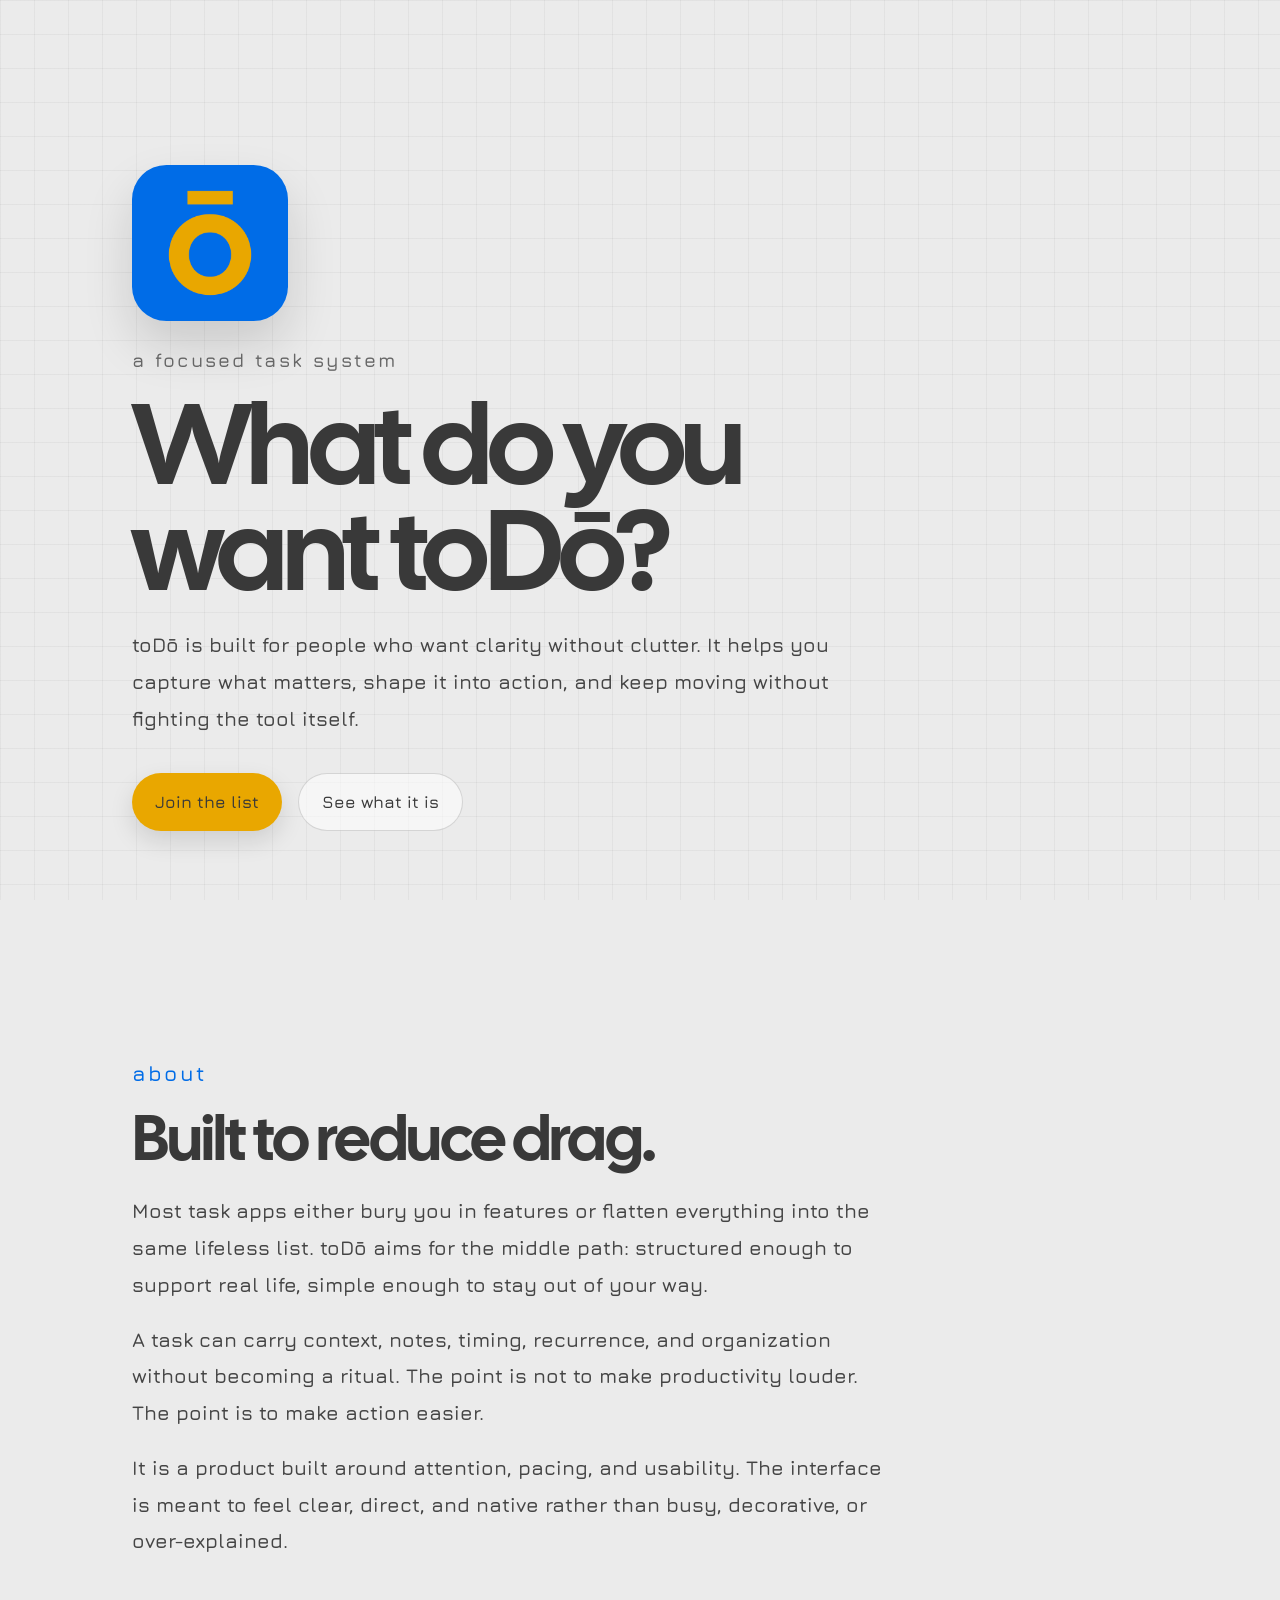
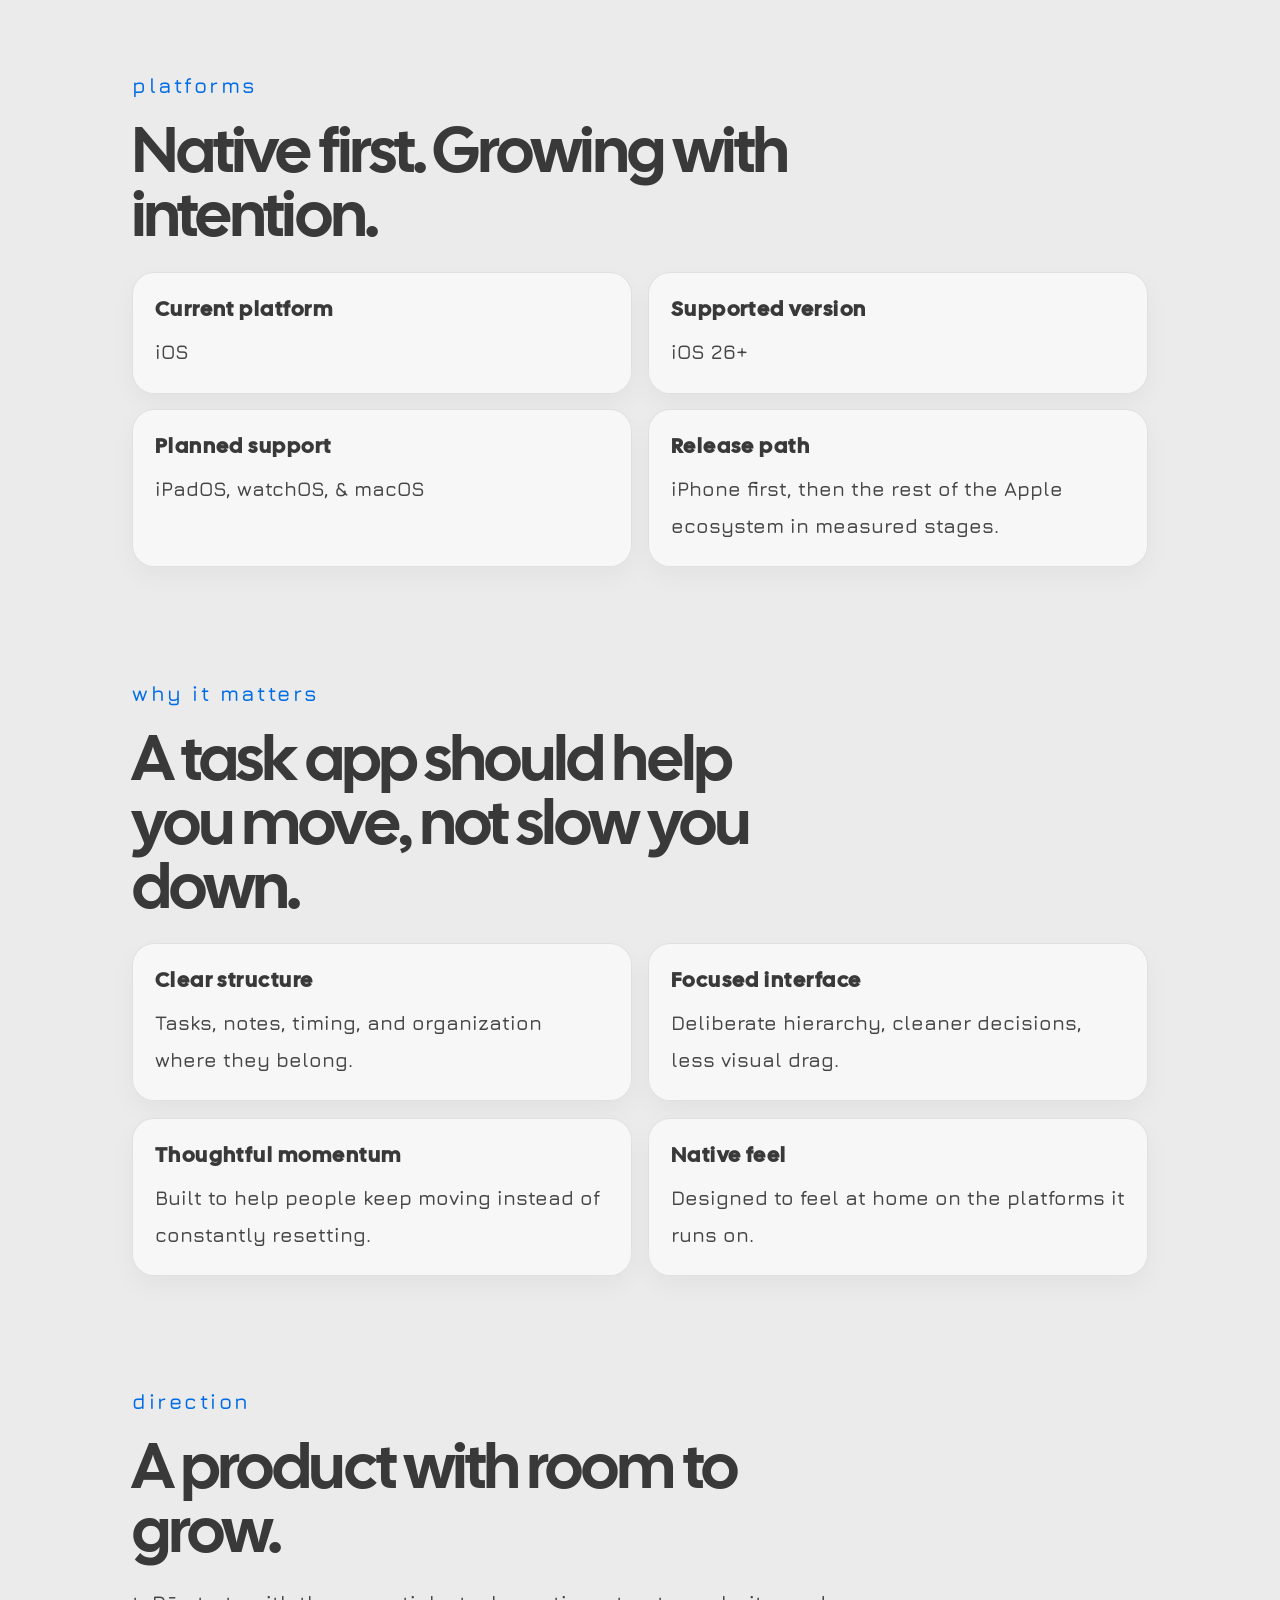
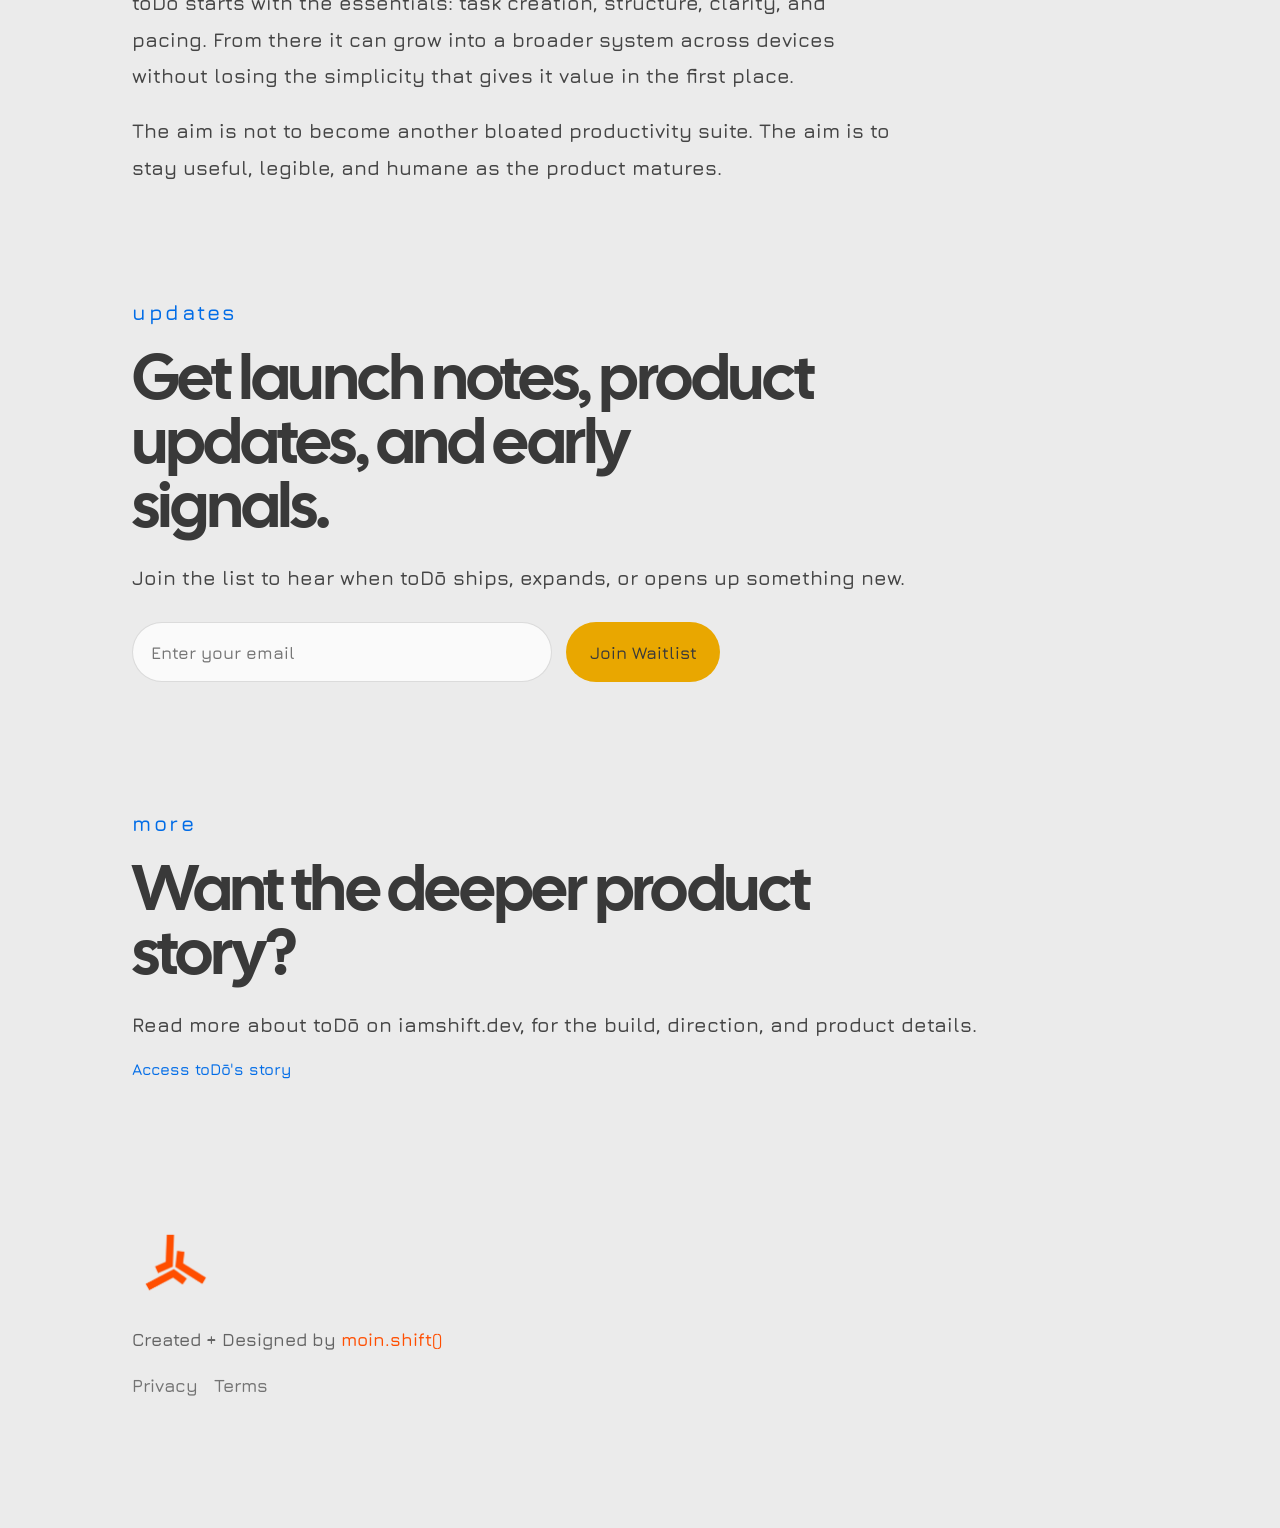
==== index.html @ cb7145fd "Minor polishes for better UX." ====
<!DOCTYPE html>
<html lang="en">
<head>
  <script async src="https://www.googletagmanager.com/gtag/js?id=G-KN1TZX1SN6"></script>
  <script>
    window.dataLayer = window.dataLayer || [];
    function gtag(){dataLayer.push(arguments);}
    gtag('js', new Date());

    gtag('config', 'G-KN1TZX1SN6');
  </script>
  <meta charset="UTF-8" />
  <meta name="viewport" content="width=device-width, initial-scale=1.0, viewport-fit=cover" />
  <title>What do you want toDō?</title>
  <meta name="description" content="toDō is a focused task system built around clarity, momentum, and intent. Join the list for launch updates.">

  <link rel="stylesheet" href="styles/style.css" />
  <link rel="icon" href="assets/todo.png" />
  <link rel="icon" type="image/png" href="/favicon-96x96.png" sizes="96x96">
  <link rel="icon" type="image/svg+xml" href="/favicon.svg" />
  <link rel="shortcut icon" href="/favicon.ico" />
  <link rel="apple-touch-icon" sizes="180x180" href="/apple-touch-icon.png" />
  <meta name="apple-mobile-web-app-title" content="ToDō" />
  <link rel="manifest" href="/site.webmanifest" />

  <link rel="preconnect" href="https://fonts.googleapis.com" crossorigin="anonymous" />
  <link rel="preconnect" href="https://fonts.gstatic.com" crossorigin="anonymous" />
  <link href="https://fonts.googleapis.com/css2?family=Cal+Sans&family=Jura:wght@600&display=swap" rel="stylesheet">
</head>

<body>
  <div class="wallpaper" aria-hidden="true"></div>

  <main class="landing">
    <section id="hero" class="hero">
      <div class="hero-brand">
        <img src="assets/todo.png" alt="toDō icon" class="hero-icon">
      </div>

      <p class="hero-kicker mono">A focused task system</p>
      <h1 class="hero-title">What do you want toDō?</h1>

      <p class="hero-copy">
        toDō is built for people who want clarity without clutter. It helps you capture what matters, shape it into action, and keep moving without fighting the tool itself.
      </p>

      <div class="hero-actions">
        <a href="#updates" class="primary-cta">Join the list</a>
        <a href="#about" class="secondary-cta">See what it is</a>
      </div>
    </section>

    <section id="about" class="content-section">
      <p class="section-kicker mono">about</p>
      <h2 class="section-title">Built to reduce drag.</h2>
      <div class="text-stack">
        <p>
          Most task apps either bury you in features or flatten everything into the same lifeless list. toDō aims for the middle path: structured enough to support real life, simple enough to stay out of your way.
        </p>
        <p>
          A task can carry context, notes, timing, recurrence, and organization without becoming a ritual. The point is not to make productivity louder. The point is to make action easier.
        </p>
        <p>
          It is a product built around attention, pacing, and usability. The interface is meant to feel clear, direct, and native rather than busy, decorative, or over-explained.
        </p>
      </div>
    </section>

    <section id="platforms" class="content-section">
      <p class="section-kicker mono">platforms</p>
      <h2 class="section-title">Native first. Growing with intention.</h2>
      <div class="platform-grid">
        <article class="platform-card">
          <h3>Current platform</h3>
          <p>iOS</p>
        </article>
        <article class="platform-card">
          <h3>Supported version</h3>
          <p>iOS 26+</p>
        </article>
        <article class="platform-card">
          <h3>Planned support</h3>
          <p>iPadOS, watchOS, & macOS</p>
        </article>
        <article class="platform-card">
          <h3>Release path</h3>
          <p>iPhone first, then the rest of the Apple ecosystem in measured stages.</p>
        </article>
      </div>
    </section>

    <section id="why" class="content-section">
      <p class="section-kicker mono">why it matters</p>
      <h2 class="section-title">A task app should help you move, not slow you down.</h2>
      <div class="feature-grid">
        <article class="feature-card">
          <h3>Clear structure</h3>
          <p>Tasks, notes, timing, and organization where they belong.</p>
        </article>
        <article class="feature-card">
          <h3>Focused interface</h3>
          <p>Deliberate hierarchy, cleaner decisions, less visual drag.</p>
        </article>
        <article class="feature-card">
          <h3>Thoughtful momentum</h3>
          <p>Built to help people keep moving instead of constantly resetting.</p>
        </article>
        <article class="feature-card">
          <h3>Native feel</h3>
          <p>Designed to feel at home on the platforms it runs on.</p>
        </article>
      </div>
    </section>

    <section id="direction" class="content-section">
      <p class="section-kicker mono">direction</p>
      <h2 class="section-title">A product with room to grow.</h2>
      <div class="text-stack">
        <p>
          toDō starts with the essentials: task creation, structure, clarity, and pacing. From there it can grow into a broader system across devices without losing the simplicity that gives it value in the first place.
        </p>
        <p>
          The aim is not to become another bloated productivity suite. The aim is to stay useful, legible, and humane as the product matures.
        </p>
      </div>
    </section>

    <section id="updates" class="content-section waitlist-section">
      <p class="section-kicker mono">updates</p>
      <h2 class="section-title">Get launch notes, product updates, and early signals.</h2>
      <p class="section-copy">
        Join the list to hear when toDō ships, expands, or opens up something new.
      </p>

      <form id="waitlist-form" action="https://formspree.io/f/xdawqpjb" method="POST" class="signup-form" novalidate>
        <label for="email" class="sr-only">Email address</label>

        <input type="text" name="_gotcha" tabindex="-1" style="display:none" />
        <div class="input-wrapper">
          <input
          id="email"
          type="email"
          name="email"
          placeholder="Enter your email"
          required
          autocomplete="email"
          />
          <span id="form-status" class="status-message" hidden></span>
        </div>

        <button type="submit" id="submit-btn">Join Waitlist</button>
      </form>
    </section>

    <section id="more" class="content-section final-section">
      <p class="section-kicker mono">more</p>
      <h2 class="section-title">Want the deeper product story?</h2>
      <p class="section-copy">
        Read more about toDō on iamshift.dev, for the build, direction, and product details.
      </p>
      <a href="https://iamshift.dev/construct/todo/" class="text-link">Access toDō's story</a>
    </section>
    <footer id="footer" class="site-footer" aria-label="Site footer">
      <a href="https://iamshift.dev" class="site-footer-mark" aria-label="Visit iamshift.dev" rel="noopener noreferrer">
        <img src="assets/logo-orange.png" alt="shift brand mark" class="footer-logo">
      </a>
      <p class="site-footer-copy">Created + Designed by <a href="https://iamshift.dev" aria-label="Visit iamshift.dev" rel="noopener noreferrer">moin.shift()</a></p>

      <nav class="site-footer-links" aria-label="Legal links">
        <a href="/legal/privacy.html">Privacy</a>
        <a href="/legal/terms.html">Terms</a>
      </nav>
    </footer>
  </main>
  <script>
    const waitlistForm = document.getElementById('waitlist-form');
    const emailInput = document.getElementById('email');
    const statusMessage = document.getElementById('form-status');
    const submitBtn = document.getElementById('submit-btn');

    waitlistForm.addEventListener('submit', async function(e) {
      e.preventDefault(); 

      statusMessage.hidden = true;
      statusMessage.className = 'status-message';
      emailInput.classList.remove('invalid-state');

      if (!emailInput.value || !emailInput.validity.valid) {
        statusMessage.classList.add('error');
        emailInput.classList.add('invalid-state');

        if (!emailInput.value) {
          statusMessage.textContent = "Email is required to join the list.";
        } else {
          statusMessage.textContent = "Please enter a valid email address.";
        }

        statusMessage.hidden = false;
      return;
    }

    submitBtn.textContent = 'Joining...';
    submitBtn.disabled = true;

    try {
      const response = await fetch(waitlistForm.action, {
        method: waitlistForm.method,
        body: new FormData(waitlistForm),
        headers: {
          'Accept': 'application/json'
        }
      });

      if (response.ok) {
        statusMessage.classList.add('success');
        statusMessage.textContent = "✓ You're on the list. Talk soon.";
        statusMessage.hidden = false;
        
        emailInput.value = '';
        submitBtn.textContent = 'Joined';
      } else {
        throw new Error('Server rejected the submission');
      }
    } catch (error) {
      statusMessage.classList.add('error');
      statusMessage.textContent = "There was an issue joining. Please try again.";
      statusMessage.hidden = false;
      
      submitBtn.textContent = 'Join Waitlist';
      submitBtn.disabled = false;
    }
  });

    emailInput.addEventListener('input', function() {
      if (statusMessage.classList.contains('error')) {
        statusMessage.hidden = true;
        emailInput.classList.remove('invalid-state');
      }
    });
  </script>
</body>
</html>
---- styles/style.css ----
:root {
  --todo-yellow: #E9A700;
  --todo-blue: #006CE7;
  --todo-light: #EBEBEB;
  --todo-dark: #393939;
  --todo-green: #62C400;
  --white: #ffffff;

  --page-width: 1080px;
  --section-space: 7rem;
}

*,
*::before,
*::after {
  box-sizing: border-box;
  margin: 0;
  padding: 0;
}

html {
  min-height: 100%;
  width: 100%;
  font-family: "Jura", sans-serif;
  background: var(--todo-light);
  overflow-x: hidden;
  scroll-behavior: smooth;
}

body {
  min-height: 100vh;
  color: var(--todo-dark);
  font-family: "Jura", sans-serif;
  font-weight: 600;
}

.wallpaper {
  position: fixed;
  inset: 0;
  z-index: 7; /* Sits ABOVE the ripple */
  background-color: var(--todo-light);
  background-image:
  linear-gradient(to right, rgba(57, 57, 57, 0.05) 1px, transparent 1px),
  linear-gradient(to bottom, rgba(57, 57, 57, 0.05) 1px, transparent 1px);
  background-size: 34px 34px;
  /* Smoothly clear the grid background to reveal the blue underneath */
  transition: background-color 0.8s ease;
}

.mono {
  font-family: "Jura", sans-serif;
  font-weight: 600;
}

.sr-only {
  position: absolute;
  width: 1px;
  height: 1px;
  margin: -1px;
  overflow: hidden;
  clip: rect(0,0,0,0);
}

.landing {
  position: relative; 
  z-index: 10;
  width: 100%;
  max-width: var(--page-width);
  margin: 0 auto;
  padding: 3rem 2rem 6rem;
}

.hero {
  min-height: 100vh;
  display: flex;
  flex-direction: column;
  justify-content: center;
  padding: 4rem 0;
}

.hero-brand {
  margin-bottom: 1.5rem;
}

.hero-icon {
  width: clamp(116px, 18vw, 156px);
  height: clamp(116px, 18vw, 156px);
  border-radius: 22%;
  box-shadow: 0 24px 50px rgba(0, 0, 0, 0.14);
  transition: transform 0.25s ease, box-shadow 0.25s ease;
}

.hero-icon:hover {
  transform: translateY(-8px) scale(1.04);
  box-shadow:
  0 32px 70px rgba(0, 0, 0, 0.18),
  0 10px 24px rgba(0, 0, 0, 0.12);
  animation: iconWiggle 0.5s ease;
}

.hero-icon:focus-visible,
.primary-cta:focus-visible,
.secondary-cta:focus-visible,
.text-link:focus-visible,
.signup-form input:focus-visible,
.signup-form button:focus-visible,
.site-footer-mark:focus-visible,
.site-footer-copy a:focus-visible,
.site-footer-links a:focus-visible {
  outline: 2px solid var(--todo-blue);
  outline-offset: 4px;
}

@keyframes iconWiggle {
  0%   { transform: translateY(-8px) scale(1.04) rotate(0deg); }
  25%  { transform: translateY(-8px) scale(1.04) rotate(-1deg); }
  50%  { transform: translateY(-8px) scale(1.04) rotate(1deg); }
  75%  { transform: translateY(-8px) scale(1.04) rotate(-0.5deg); }
  100% { transform: translateY(-8px) scale(1.04) rotate(0deg); }
}

.hero-kicker,
.section-kicker {
  font-family: "Jura", sans-serif;
  font-weight: 600;
  font-size: 1.2rem;
  letter-spacing: 0.12em;
  text-transform: lowercase;
  color: rgba(57, 57, 57, 0.74);
  margin-bottom: 1.25rem;
}

.section-kicker {
  font-size: 1.33rem;
  color: var(--todo-blue);
}

.hero-title {
  font-family: "Cal Sans", sans-serif;
  max-width: 12ch;
  font-size: clamp(3.8rem, 10vw, 7.2rem);
  line-height: 0.92;
  letter-spacing: -0.04em;
  font-weight: 400;
  color: var(--todo-dark);
  margin-bottom: 1.5rem;
}

.hero-copy,
.section-copy,
.text-stack p,
.platform-card p,
.feature-card p {
  font-size: 1.26rem;
  line-height: 1.82;
  color: rgba(57, 57, 57, 0.94);
}

.hero-copy {
  max-width: 46rem;
  margin-bottom: 2.2rem;
}

.hero-actions {
  display: flex;
  flex-wrap: wrap;
  gap: 0.95rem;
}

.primary-cta,
.secondary-cta,
.text-link {
  text-decoration: none;
  transition: all 0.2s ease;
}

.primary-cta,
.secondary-cta {
  display: inline-flex;
  align-items: center;
  justify-content: center;
  min-height: 58px;
  padding: 1rem 1.45rem;
  border-radius: 999px;
  font-family: "Jura", sans-serif;
  font-weight: 600;
  font-size: 1.06rem;
}

.primary-cta {
  background: var(--todo-yellow);
  color: var(--todo-dark);
  box-shadow: 0 10px 24px rgba(0,0,0,0.12);
}

.primary-cta:hover,
.secondary-cta:hover {
  transform: translateY(-2px);
}

.secondary-cta {
  border: 1px solid rgba(57,57,57,0.18);
  color: var(--todo-dark);
  background: rgba(255,255,255,0.55);
}

.content-section {
  padding: var(--section-space) 0 0;
}

.section-title {
  font-family: "Cal Sans", sans-serif;
  max-width: 18ch;
  font-size: clamp(2.8rem, 5vw, 4.6rem);
  line-height: 1;
  letter-spacing: -0.03em;
  font-weight: 400;
  margin-bottom: 1.45rem;
  color: var(--todo-dark);
}

.text-stack {
  display: grid;
  gap: 1.15rem;
  max-width: 48rem;
}

.platform-grid,
.feature-grid {
  display: grid;
  gap: 1rem;
  margin-top: 1.6rem;
}

.platform-grid,
.feature-grid {
  grid-template-columns: repeat(2, minmax(0, 1fr));
}

.platform-card,
.feature-card {
  padding: 1.35rem;
  border-radius: 22px;
  border: 1px solid rgba(57,57,57,0.12);
  background: rgba(255,255,255,0.62);
  box-shadow: 0 10px 24px rgba(0,0,0,0.04);

  transition: transform 0.4s cubic-bezier(0.16, 1, 0.3, 1), 
  box-shadow 0.4s cubic-bezier(0.16, 1, 0.3, 1),
  border-color 0.4s ease,
  background-color 0.4s ease;
  will-change: transform;
}
.platform-card:hover,
.feature-card:hover {
  transform: translateY(-4px);
  box-shadow: 0 20px 40px rgba(0,0,0,0.08),
  0 8px 16px rgba(0,0,0,0.04);
  border-color: rgba(57,57,57,0.22); 

  background-color: var(--todo-blue);
}

.platform-card h3,
.feature-card h3 {
  font-family: "Cal Sans", sans-serif;
  font-size: 1.32rem;
  letter-spacing: 0.07em;
  margin-bottom: 0.8rem;
  color: var(--todo-dark);
  transition: color 0.3s ease;
}
.platform-card:hover h3,
.feature-card:hover h3 {
  color: var(--todo-yellow);
}

.platform-card:hover p,
.feature-card:hover p {
  color: var(--white);
}

.hero-copy,
.section-copy,
.text-stack p,
.platform-card p,
.feature-card p {
  font-size: 1.26rem;
  line-height: 1.82;
  color: rgba(57, 57, 57, 0.94);
  transition: color 0.3s ease;
}

.waitlist-section {
  padding-bottom: 1rem;
}

.input-wrapper {
  flex: 1 1 320px;
  max-width: 420px;
  display: flex;
  flex-direction: column;
  gap: 0.4rem; /* Spacing between input and error text */
}

.signup-form {
  display: flex;
  flex-wrap: wrap;
  align-items: flex-start;
  gap: 0.9rem;
  margin-top: 1.6rem;
}

.signup-form input {
  width: 100%;
  max-width: none; /* Overrides previous max-width */
  min-height: 60px;
  padding: 1rem 1.1rem;
  border-radius: 999px;
  border: 1px solid rgba(57, 57, 57, 0.16);
  background: rgba(255, 255, 255, 0.72);
  font-family: "Jura", sans-serif;
  font-weight: 600;
  font-size: 1.08rem;
  color: var(--todo-dark);
  outline: none;
  transition: border-color 0.2s ease, box-shadow 0.2s ease;
}

.signup-form input:focus {
  border-color: var(--todo-blue);
  box-shadow: 0 0 0 4px rgba(0, 108, 231, 0.12);
}

.signup-form input.invalid-state {
  border-color: #D93025;
  background: rgba(217, 48, 37, 0.04); /* Very subtle red tint */
}

.signup-form input.invalid-state:focus {
  box-shadow: 0 0 0 4px rgba(217, 48, 37, 0.12);
}

.signup-form button {
  min-height: 60px;
  padding: 1rem 1.45rem;
  border: none;
  border-radius: 999px;
  background: var(--todo-yellow);
  color: var(--todo-dark);
  font-family: "Jura", sans-serif;
  font-weight: 600;
  font-size: 1.08rem;
  cursor: pointer;
}

.signup-form button:disabled {
  opacity: 0.6;
  cursor: not-allowed;
}

/* The Unified Status Message Base */
.status-message {
  font-family: "Jura", sans-serif;
  font-weight: 600;
  font-size: 0.95rem;
  padding-left: 1.1rem;
  margin-top: -0.2rem; /* Pulls it slightly closer to the input */
}

/* Error State */
.status-message.error {
  color: #D93025; /* Sharp red */
}

/* Success State */
.status-message.success {
  color: var(--todo-green); /* Using your established system green */
}

/* The visual 'Invalid' state for the input box */
.signup-form input.invalid-state {
  border-color: #D93025;
  background: rgba(217, 48, 37, 0.04);
}

.signup-form input.invalid-state:focus {
  box-shadow: 0 0 0 4px rgba(217, 48, 37, 0.12);
}

.success-message {
  margin-top: 1.25rem;
}



.check-icon {
  display: inline-flex;
  width: 3rem;
  height: 3rem;
  align-items: center;
  justify-content: center;
  border-radius: 50%;
  background: var(--todo-green);
  color: var(--white);
  font-size: 1.25rem;
  font-weight: 700;
  margin-bottom: 0.75rem;
}

.success-message h3 {
  font-size: 1.5rem;
  margin-bottom: 0.25rem;
}

.success-message p {
  color: rgba(57,57,57,0.75);
}

.text-link {
  position: relative;
  display: inline-block;
  margin-top: 1rem;
  color: var(--todo-blue);
  font-weight: 600;
  text-decoration: none;
  padding-bottom: 0.1rem;
  transition: color 0.2s ease;
}

.text-link::after {
  content: "";
  position: absolute;
  left: 0;
  bottom: -0.1rem;
  width: 100%;
  height: 1px;
  background: var(--todo-blue);
  transform: scaleX(0);
  transform-origin: left center;
  transition: transform 0.28s ease;
}

.text-link:hover,
.text-link:focus-visible {
  color: var(--todo-dark);
}

.text-link:hover::after,
.text-link:focus-visible::after {
  transform: scaleX(1);
  transform-origin: left center;
}

.text-link:not(:hover)::after {
  transform-origin: right center;
}

.final-section {
  padding-bottom: 4rem;
}

.site-footer {
  display: flex;
  flex-direction: column;
  align-items: flex-start;
  gap: 1.15rem;
  padding-top: 5rem;
  padding-bottom: 2rem;
}

.site-footer-mark {
  display: inline-block;
  width: 84px;
  transition: transform 0.2s ease, opacity 0.2s ease;
}

.site-footer-mark:hover {
  transform: translateY(-2px);
  opacity: 0.92;
}

.footer-logo {
  width: 100%;
  height: auto;
  display: block;
}

.site-footer-copy,
.site-footer-links {
  font-family: "Jura", sans-serif;
  font-weight: 600;
  font-size: 1.13rem;
  line-height: 1.5;
  color: rgba(57, 57, 57, 0.76);
}

.site-footer-links a {
  position: relative;
  color: inherit;
  text-decoration: none;
  padding-bottom: 0.08rem;
  opacity: 0.88;
  transition: opacity 0.2s ease, color 0.2s ease;
}

.site-footer-copy a {
  position: relative;
  color: #ff4e00;
  text-decoration: none;
  padding-bottom: 0.08rem;
  opacity: 1;
  transition: opacity 0.2s ease, color 0.2s ease;
}

.site-footer-copy a::after,
.site-footer-links a::after {
  content: "";
  position: absolute;
  left: 0;
  bottom: -0.08rem;
  width: 100%;
  height: 1px;
  background: currentColor;
  transform: scaleX(0);
  transform-origin: left center;
  transition: transform 0.25s ease;
}

.site-footer-links a:hover,
.site-footer-links a:focus-visible {
  opacity: 1;
  color: var(--todo-blue);
}

.site-footer-copy a:hover,
.site-footer-copy a:focus-visible {
  opacity: 1;
  color: #ff4e00;
}

.site-footer-copy a:hover::after,
.site-footer-copy a:focus-visible::after,
.site-footer-links a:hover::after,
.site-footer-links a:focus-visible::after {
  transform: scaleX(1);
  transform-origin: left center;
}

.site-footer-copy a:not(:hover)::after,
.site-footer-links a:not(:hover)::after {
  transform-origin: center left;
}

.site-footer-links {
  display: flex;
  flex-wrap: wrap;
  gap: 1rem;
}

:focus-visible {
  outline: 2px solid var(--todo-blue);
  outline-offset: 2px;
}

@media (max-width: 900px) {
  .platform-grid,
  .feature-grid {
    grid-template-columns: 1fr;
  }
}

@media (max-width: 640px) {
  :root {
    --section-space: 5rem;
  }

  .landing {
    padding: 1.25rem 1.25rem 4rem;
  }

  .hero {
    min-height: auto;
    padding: 5rem 0 2rem;
    justify-content: flex-start;
  }
  .hero-copy {
    margin-bottom: 1.6rem;
  }
  .hero-title {
    max-width: 13ch;
  }

  .hero-copy,
  .section-copy,
  .text-stack p,
  .platform-card p,
  .feature-card p {
    font-size: 1.3rem;
  }

  .signup-form input,
  .signup-form button {
    width: 100%;
    max-width: none;
  }

  .site-footer {
    padding-top: 4rem;
    padding-bottom: 1rem;
  }

  .site-footer-mark {
    width: 72px;
  }

  .site-footer-copy,
  .site-footer-links {
    font-size: 0.98rem;
  }
}
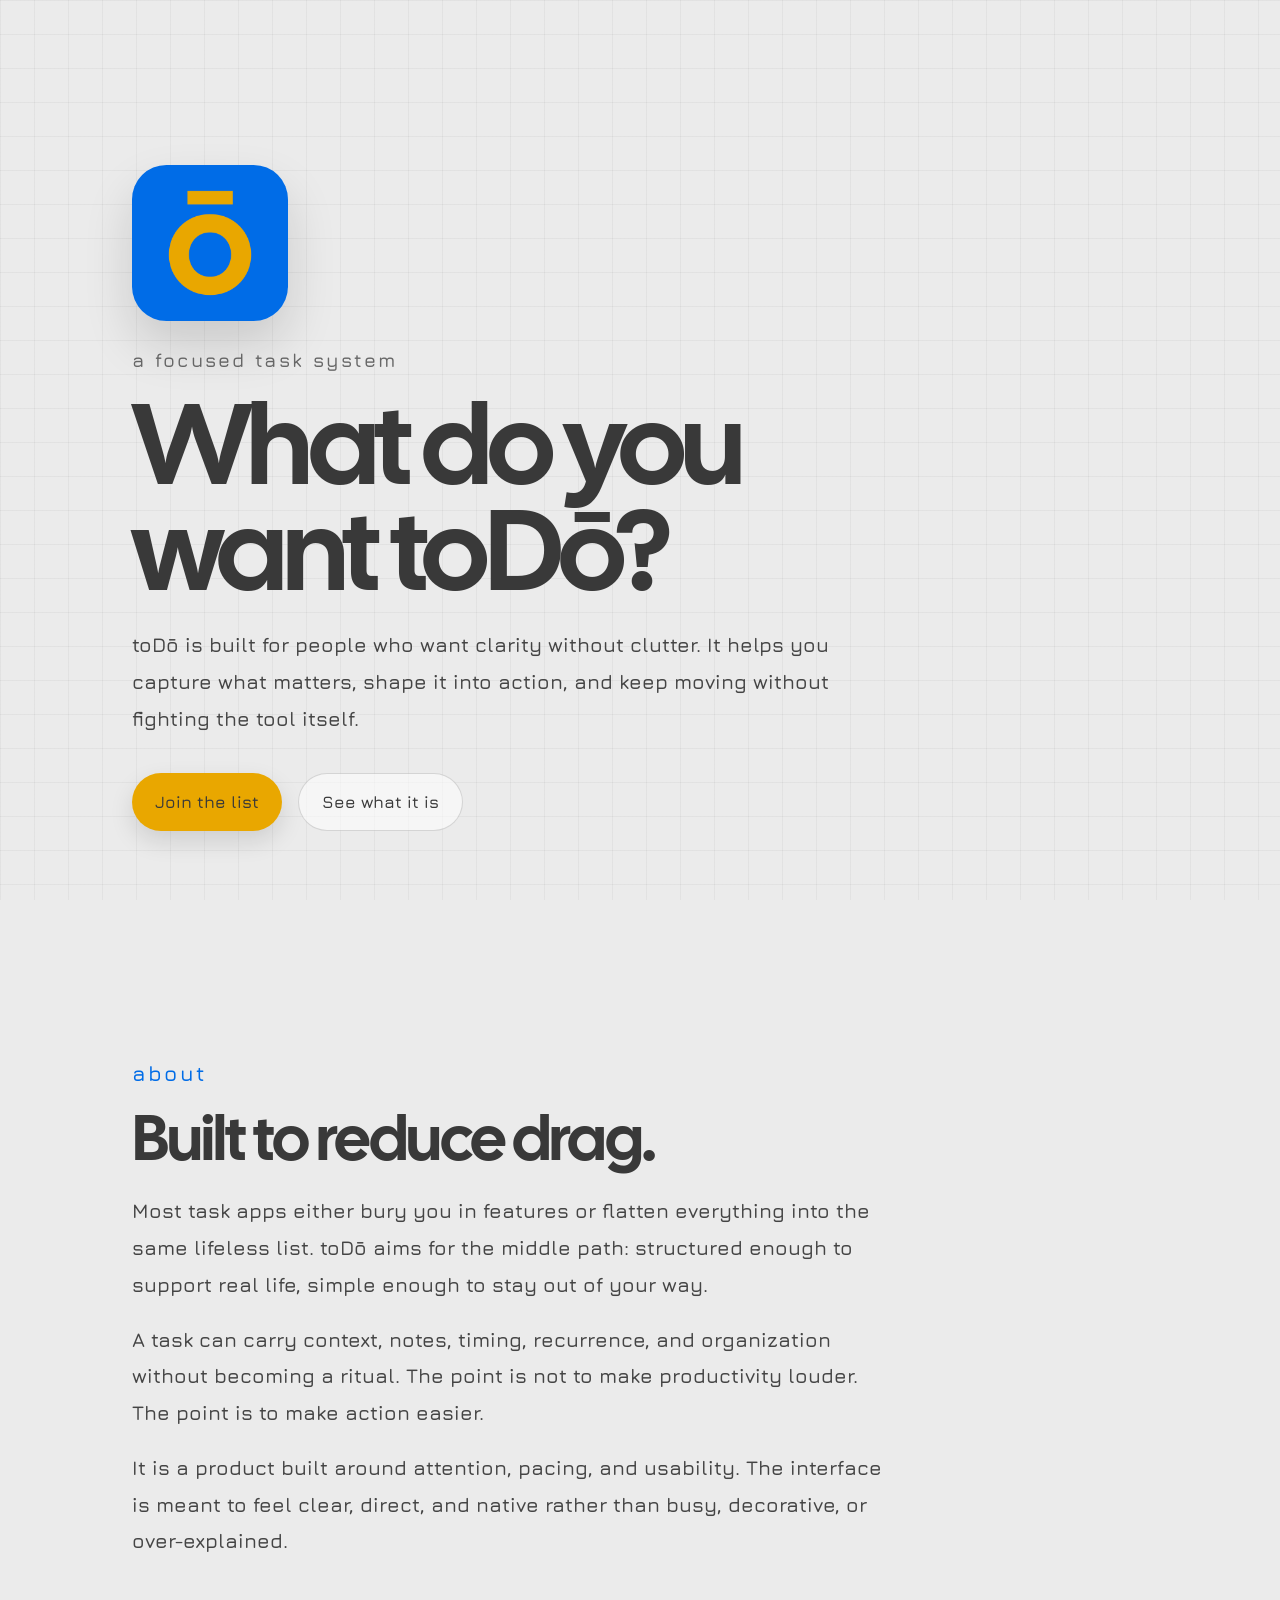
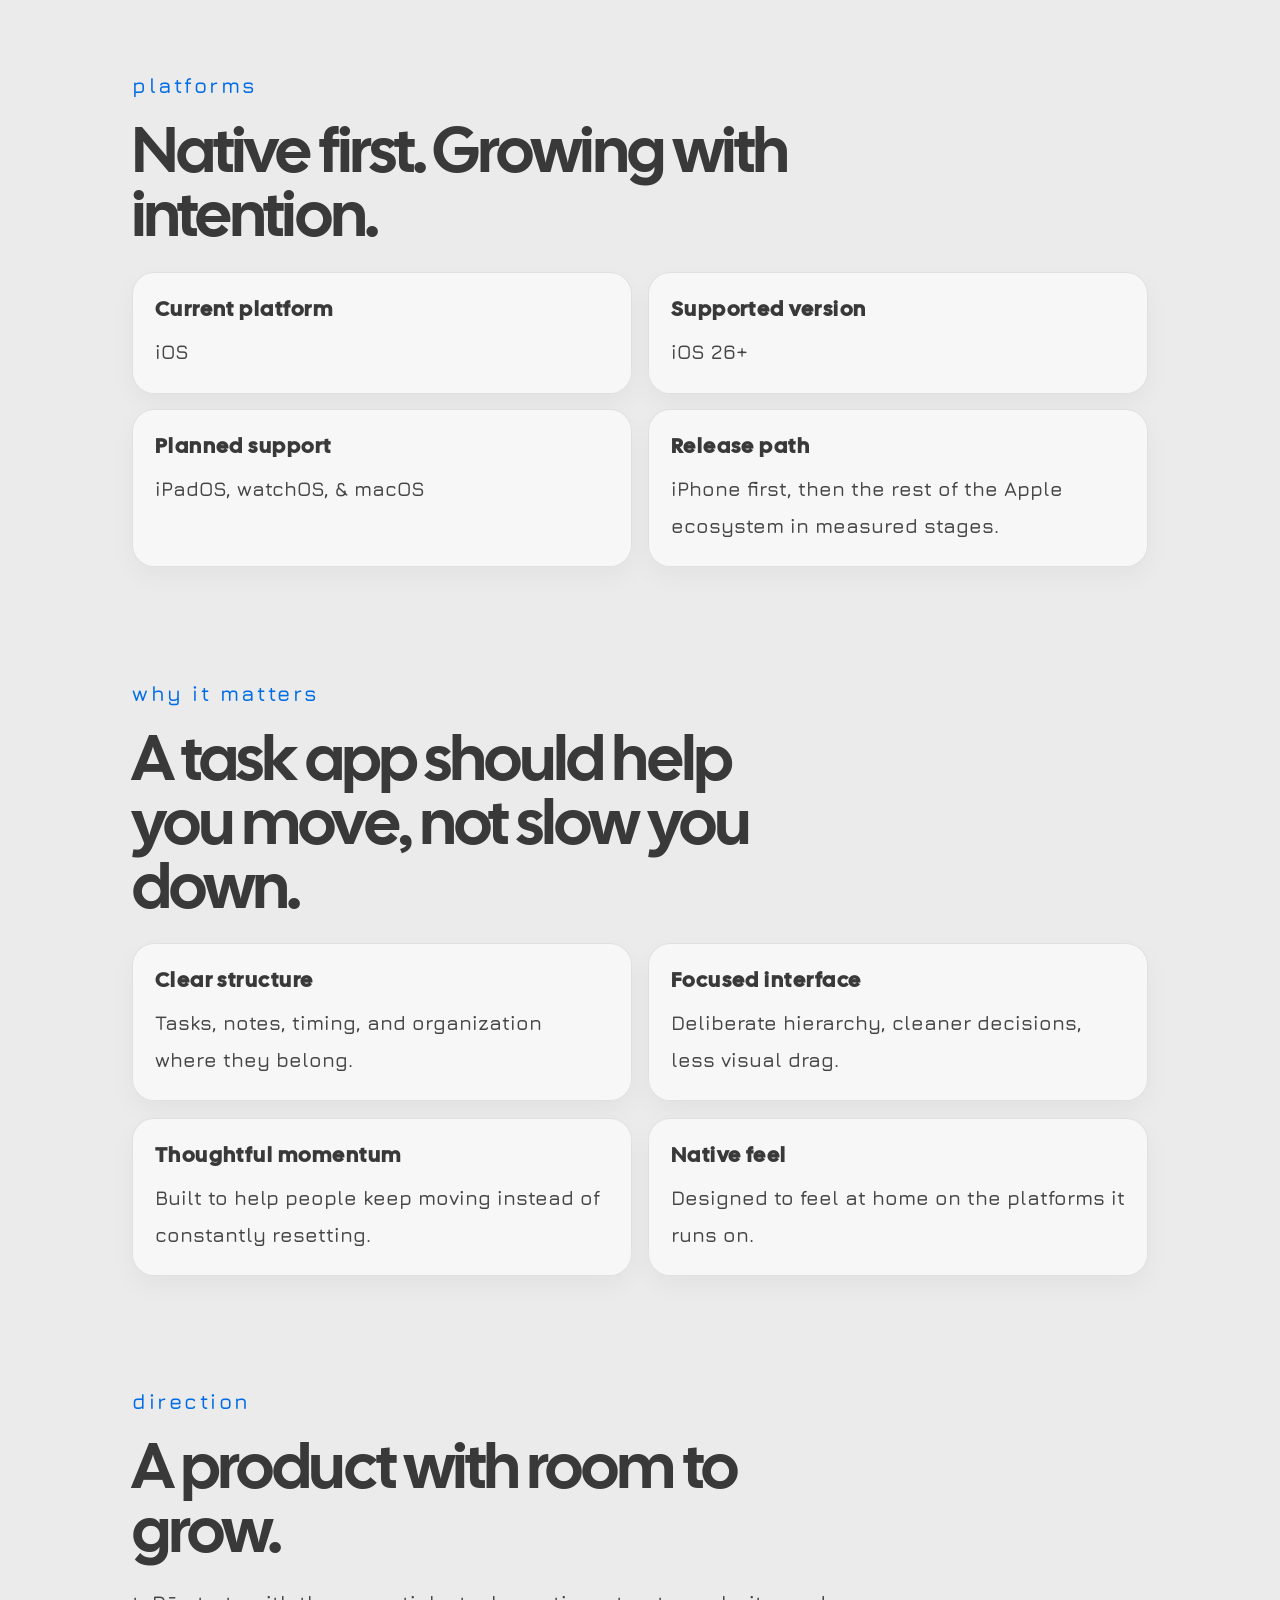
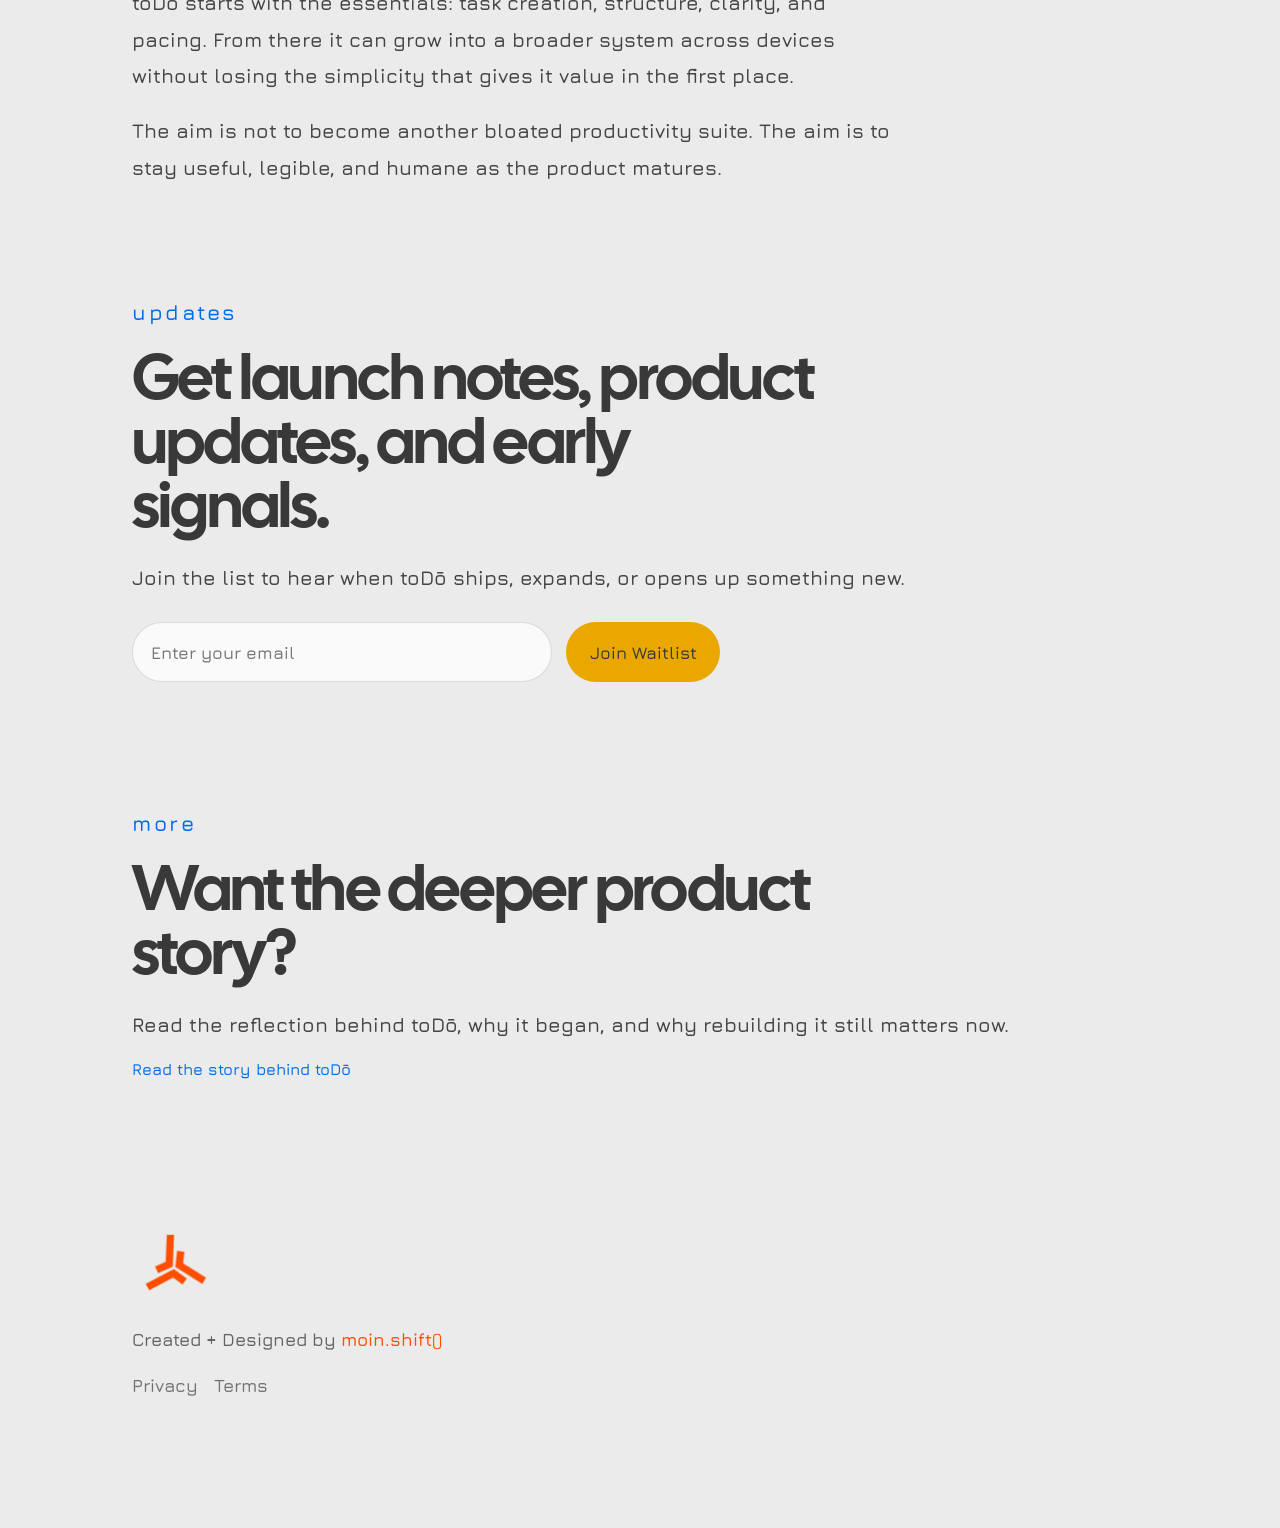
==== commit 9aee1725: "Updated content in index." ====
--- a/index.html
+++ b/index.html
@@ -156,10 +156,13 @@
       <p class="section-kicker mono">more</p>
       <h2 class="section-title">Want the deeper product story?</h2>
       <p class="section-copy">
-        Read more about toDō on iamshift.dev, for the build, direction, and product details.
+        Read the reflection behind toDō, why it began, and why rebuilding it still matters now.
       </p>
-      <a href="https://iamshift.dev/construct/todo/" class="text-link">Access toDō's story</a>
-    </section>
+      <a href="https://iamshift.substack.com/todo-when-nothing-else-existed" class="text-link">
+        Read the story behind toDō
+      </a>
+    </section>
+    
     <footer id="footer" class="site-footer" aria-label="Site footer">
       <a href="https://iamshift.dev" class="site-footer-mark" aria-label="Visit iamshift.dev" rel="noopener noreferrer">
         <img src="assets/logo-orange.png" alt="shift brand mark" class="footer-logo">
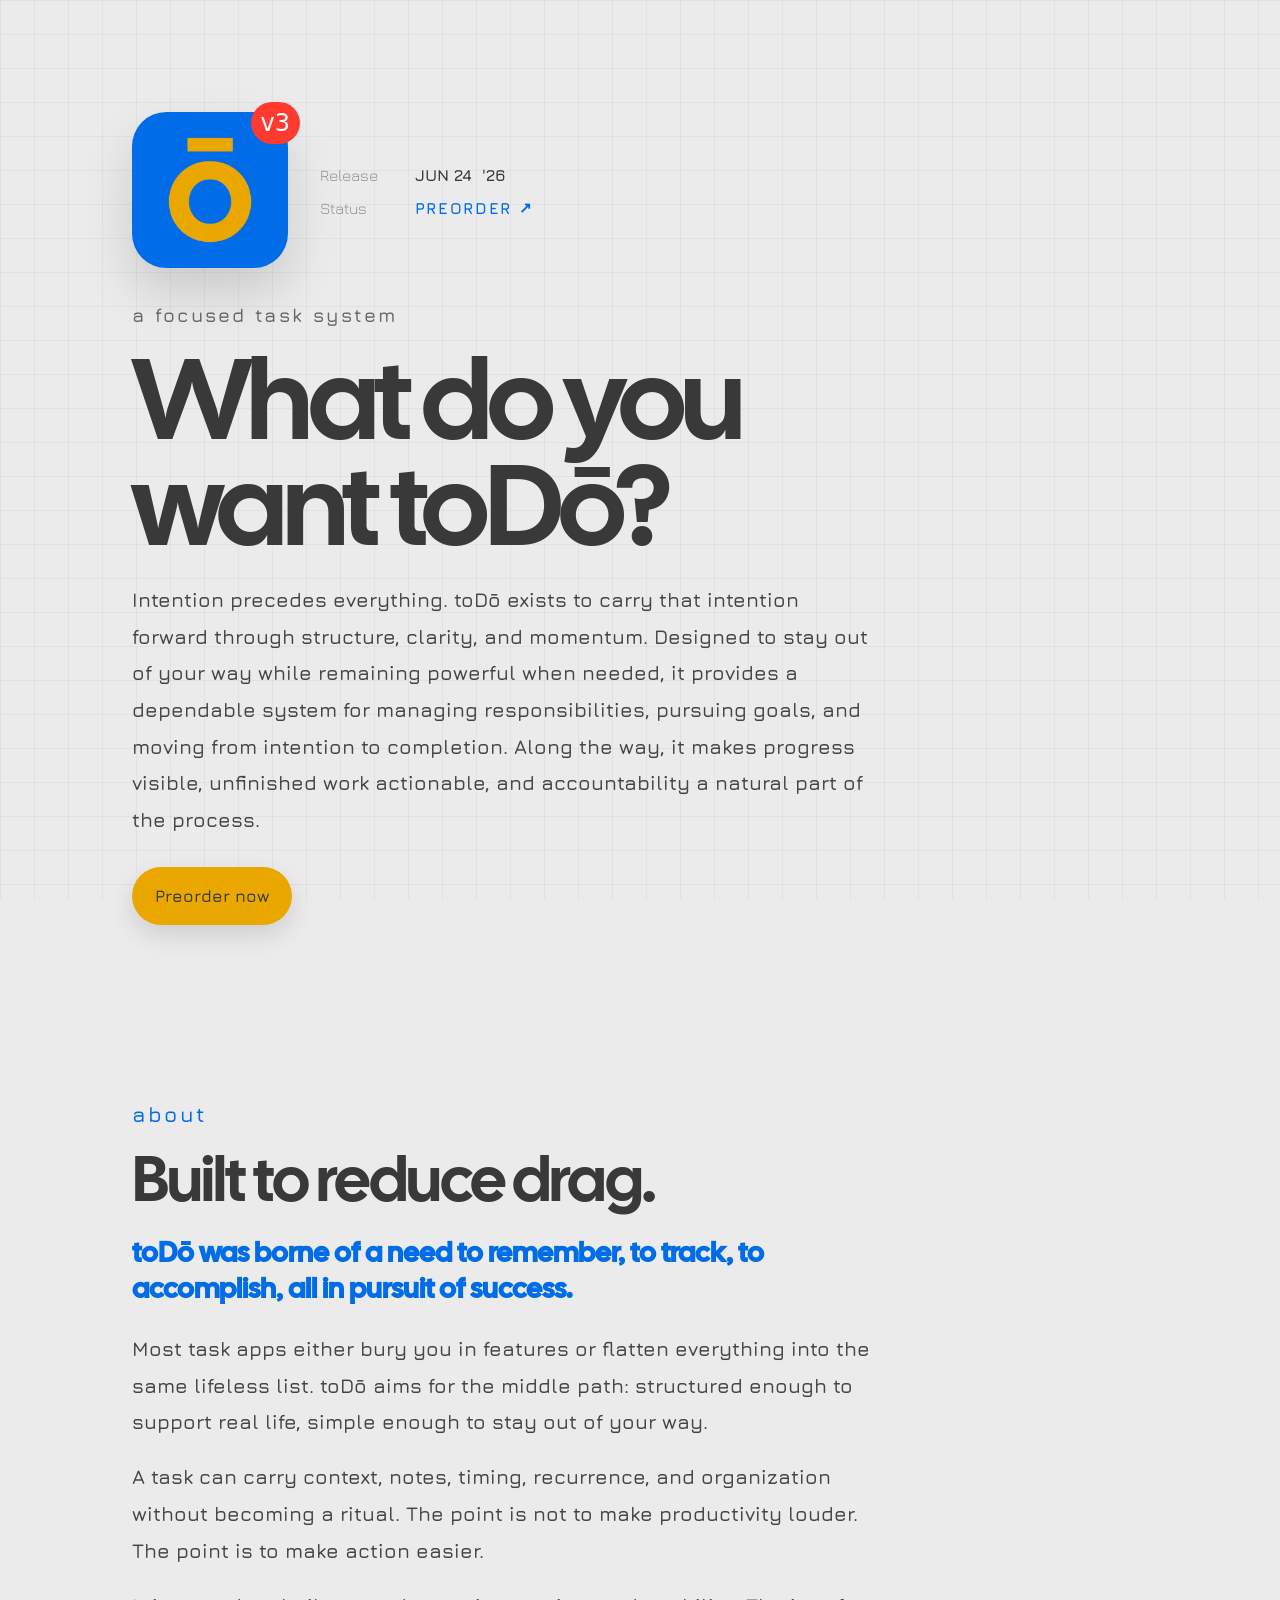
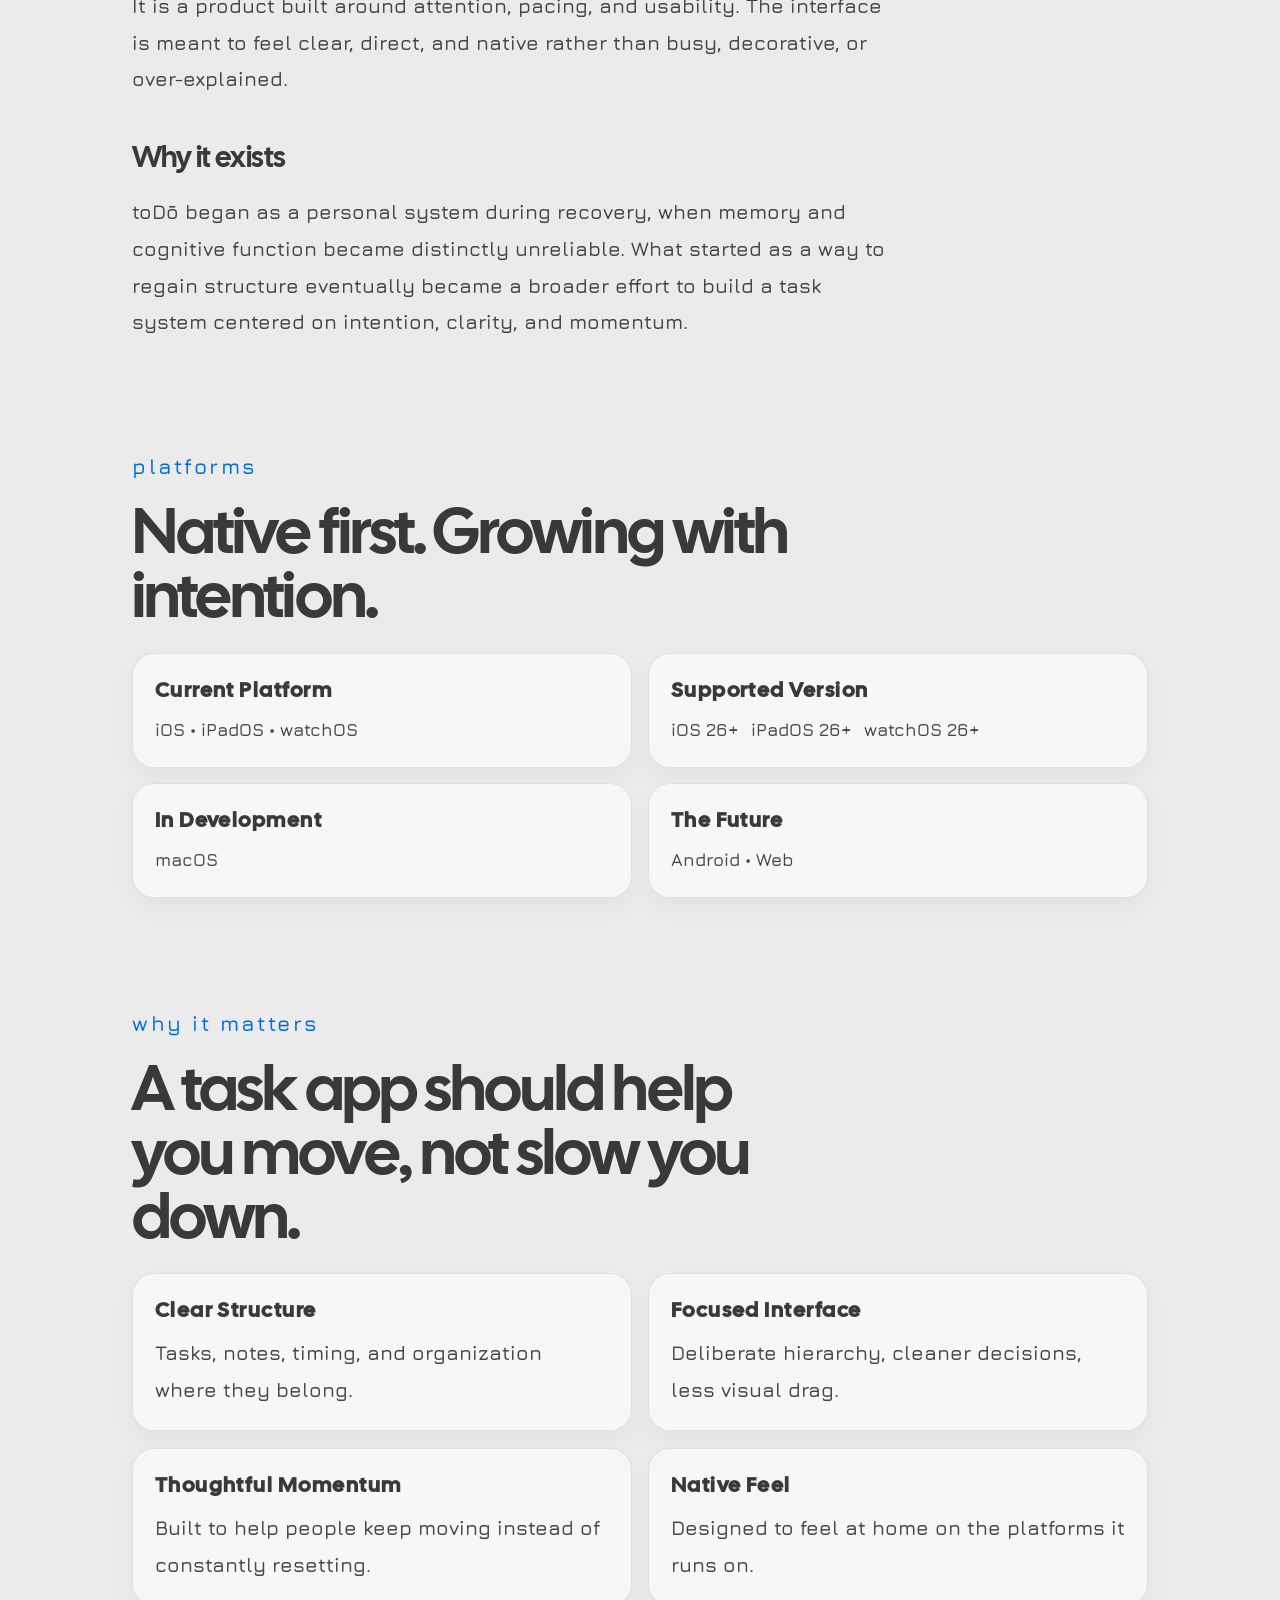
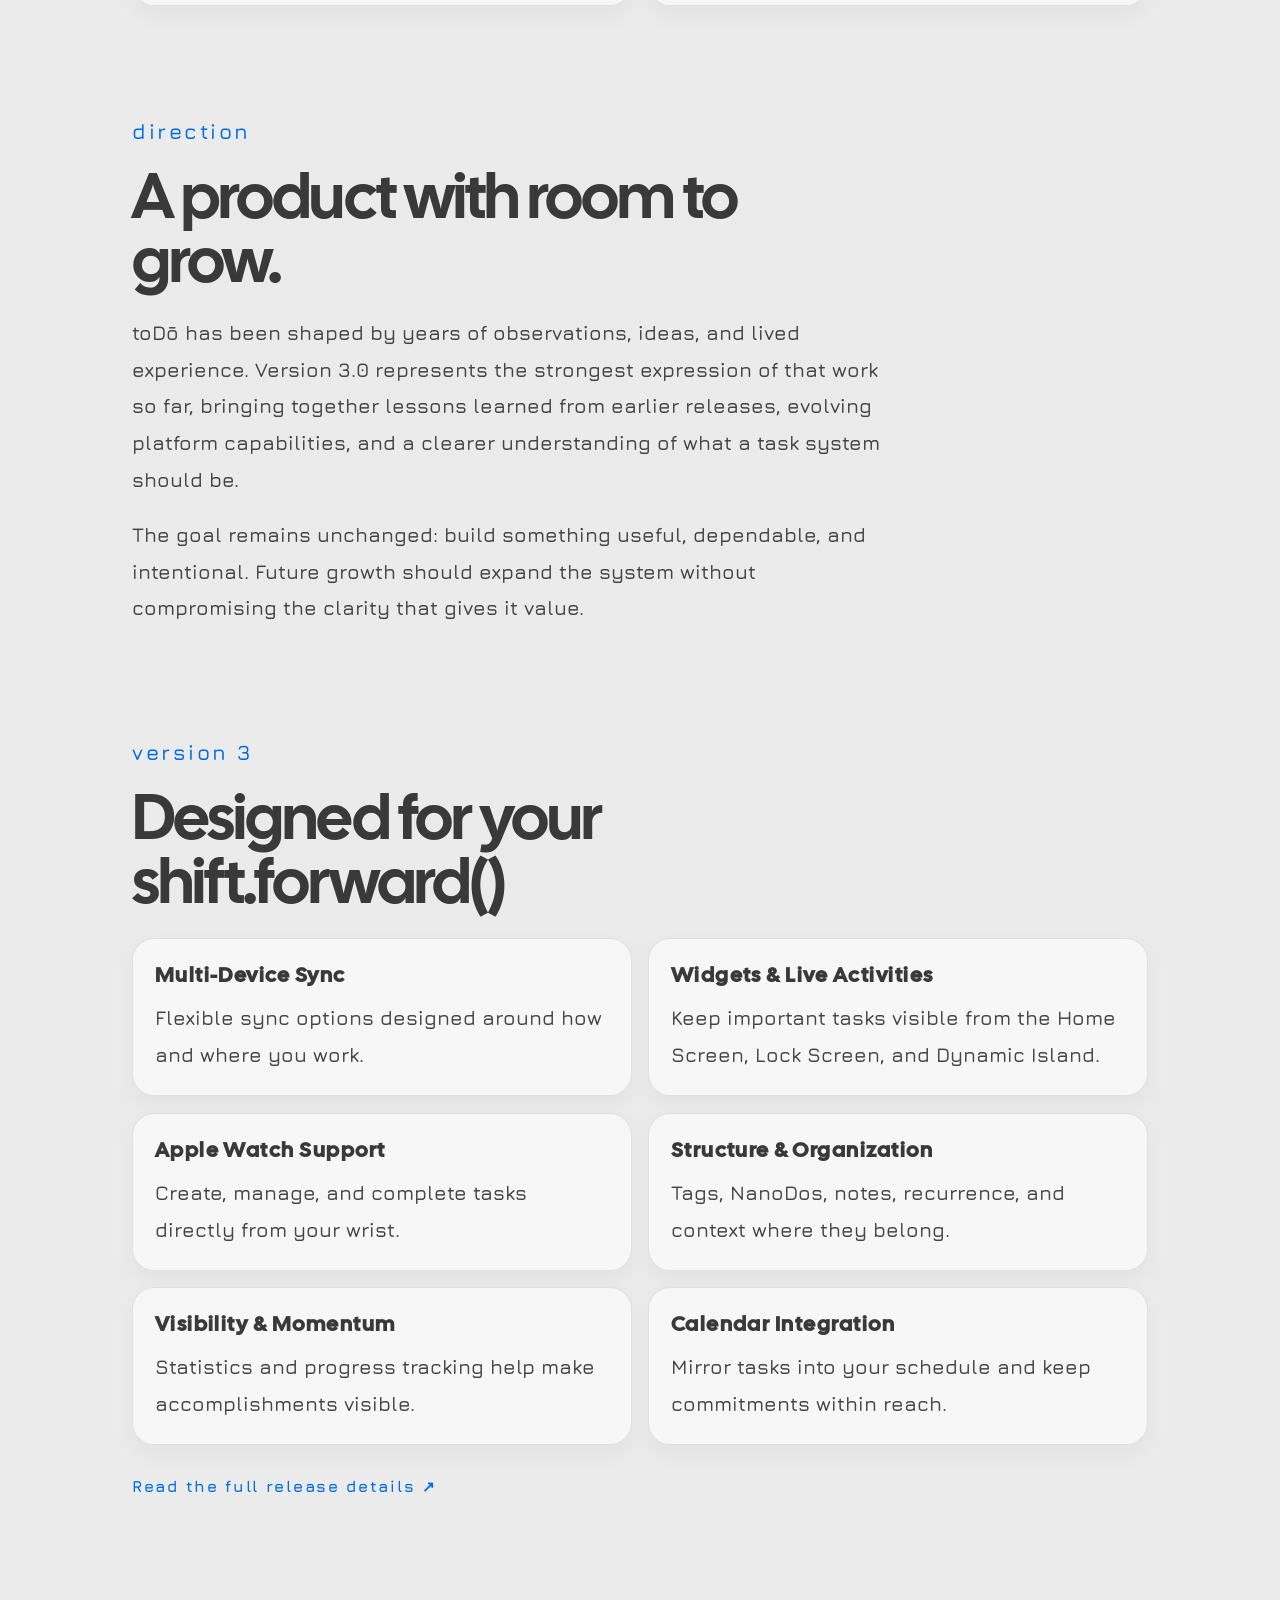
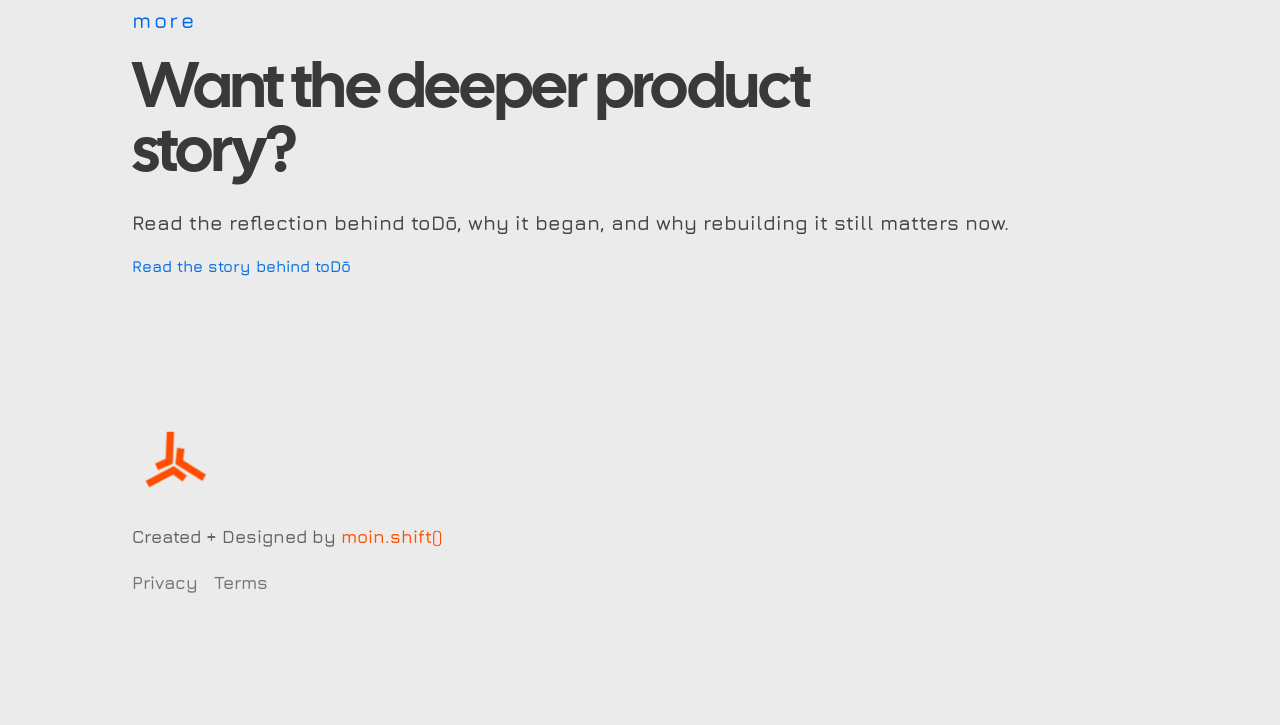
==== commit 638174a9: "Content updated to reflect upcoming release of toDō" ====
--- a/index.html
+++ b/index.html
@@ -1,18 +1,20 @@
 <!DOCTYPE html>
 <html lang="en">
+
 <head>
   <script async src="https://www.googletagmanager.com/gtag/js?id=G-KN1TZX1SN6"></script>
   <script>
     window.dataLayer = window.dataLayer || [];
-    function gtag(){dataLayer.push(arguments);}
+    function gtag() { dataLayer.push(arguments); }
     gtag('js', new Date());
 
     gtag('config', 'G-KN1TZX1SN6');
   </script>
   <meta charset="UTF-8" />
   <meta name="viewport" content="width=device-width, initial-scale=1.0, viewport-fit=cover" />
-  <title>What do you want toDō?</title>
-  <meta name="description" content="toDō is a focused task system built around clarity, momentum, and intent. Join the list for launch updates.">
+  <title>toDō • Do, intentionally.</title>
+  <meta name="description"
+    content="toDō is a task management system built around intention, structure, clarity, and momentum. Available for iPhone, iPad, and Apple Watch.">
 
   <link rel="stylesheet" href="styles/style.css" />
   <link rel="icon" href="assets/todo.png" />
@@ -20,7 +22,7 @@
   <link rel="icon" type="image/svg+xml" href="/favicon.svg" />
   <link rel="shortcut icon" href="/favicon.ico" />
   <link rel="apple-touch-icon" sizes="180x180" href="/apple-touch-icon.png" />
-  <meta name="apple-mobile-web-app-title" content="ToDō" />
+  <meta name="apple-mobile-web-app-title" content="toDō" />
   <link rel="manifest" href="/site.webmanifest" />
 
   <link rel="preconnect" href="https://fonts.googleapis.com" crossorigin="anonymous" />
@@ -33,35 +35,70 @@
 
   <main class="landing">
     <section id="hero" class="hero">
-      <div class="hero-brand">
-        <img src="assets/todo.png" alt="toDō icon" class="hero-icon">
+      <div class="hero-brand-row">
+        <div class="hero-brand">
+          <img src="assets/todo.png" alt="toDō icon" class="hero-icon">
+          <div class="hero-release-badge">v3</div>
+        </div>
+
+        <div class="hero-status">
+          <div class="hero-status-row">
+            <span class="hero-status-label">Release</span>
+            <span class="hero-status-value"><b>JUN 24</b>&nbsp; '26</span>
+          </div>
+
+          <div class="hero-status-row">
+            <span class="hero-status-label">Status</span>
+            <a href="https://apps.apple.com/us/app/tod%C5%8D/id6770143925" class="hero-status-link" target="_blank"
+              rel="noopener noreferrer">
+              <span class="hero-status-link-text">PREORDER</span>
+              <span class="hero-status-arrow">↗</span>
+            </a>
+          </div>
+        </div>
       </div>
 
       <p class="hero-kicker mono">A focused task system</p>
       <h1 class="hero-title">What do you want toDō?</h1>
 
       <p class="hero-copy">
-        toDō is built for people who want clarity without clutter. It helps you capture what matters, shape it into action, and keep moving without fighting the tool itself.
+        Intention precedes everything. toDō exists to carry that intention forward through structure, clarity, and
+        momentum. Designed to stay out of your way while remaining powerful when needed, it provides a dependable system
+        for managing responsibilities, pursuing goals, and moving from intention to completion. Along the way, it makes
+        progress visible, unfinished work actionable, and accountability a natural part of the process.
       </p>
 
       <div class="hero-actions">
-        <a href="#updates" class="primary-cta">Join the list</a>
-        <a href="#about" class="secondary-cta">See what it is</a>
+        <a href="https://apps.apple.com/us/app/tod%C5%8D/id6770143925" class="primary-cta">Preorder now<!-- Download on the App Store --></a>
       </div>
     </section>
 
     <section id="about" class="content-section">
       <p class="section-kicker mono">about</p>
       <h2 class="section-title">Built to reduce drag.</h2>
+      <p class="section-purpose">
+        toDō was borne of a need to remember, to track, to accomplish, all in pursuit of success.
+      </p>
       <div class="text-stack">
         <p>
-          Most task apps either bury you in features or flatten everything into the same lifeless list. toDō aims for the middle path: structured enough to support real life, simple enough to stay out of your way.
-        </p>
-        <p>
-          A task can carry context, notes, timing, recurrence, and organization without becoming a ritual. The point is not to make productivity louder. The point is to make action easier.
-        </p>
-        <p>
-          It is a product built around attention, pacing, and usability. The interface is meant to feel clear, direct, and native rather than busy, decorative, or over-explained.
+          Most task apps either bury you in features or flatten everything into the same lifeless list. toDō aims for
+          the middle path: structured enough to support real life, simple enough to stay out of your way.
+        </p>
+        <p>
+          A task can carry context, notes, timing, recurrence, and organization without becoming a ritual. The point is
+          not to make productivity louder. The point is to make action easier.
+        </p>
+        <p>
+          It is a product built around attention, pacing, and usability. The interface is meant to feel clear, direct,
+          and native rather than busy, decorative, or over-explained.
+        </p>
+      </div>
+      <div class="text-stack about-origin">
+        <h3 class="subsection-title">Why it exists</h3>
+        <p>
+          toDō began as a personal system during recovery, when memory and cognitive function became distinctly
+          unreliable. What started as a way to regain structure eventually became a broader effort to build a task
+          system centered on intention, clarity, and momentum.
         </p>
       </div>
     </section>
@@ -71,20 +108,24 @@
       <h2 class="section-title">Native first. Growing with intention.</h2>
       <div class="platform-grid">
         <article class="platform-card">
-          <h3>Current platform</h3>
-          <p>iOS</p>
-        </article>
-        <article class="platform-card">
-          <h3>Supported version</h3>
-          <p>iOS 26+</p>
-        </article>
-        <article class="platform-card">
-          <h3>Planned support</h3>
-          <p>iPadOS, watchOS, & macOS</p>
-        </article>
-        <article class="platform-card">
-          <h3>Release path</h3>
-          <p>iPhone first, then the rest of the Apple ecosystem in measured stages.</p>
+          <h3>Current Platform</h3>
+          <p>iOS • iPadOS • watchOS</p>
+        </article>
+        <article class="platform-card">
+          <h3>Supported Version</h3>
+          <p class="platform-versions">
+            <span>iOS 26+</span>
+            <span>iPadOS 26+</span>
+            <span>watchOS 26+</span>
+          </p>
+        </article>
+        <article class="platform-card">
+          <h3>In Development</h3>
+          <p>macOS</p>
+        </article>
+        <article class="platform-card">
+          <h3>The Future</h3>
+          <p>Android • Web</p>
         </article>
       </div>
     </section>
@@ -94,19 +135,19 @@
       <h2 class="section-title">A task app should help you move, not slow you down.</h2>
       <div class="feature-grid">
         <article class="feature-card">
-          <h3>Clear structure</h3>
+          <h3>Clear Structure</h3>
           <p>Tasks, notes, timing, and organization where they belong.</p>
         </article>
         <article class="feature-card">
-          <h3>Focused interface</h3>
+          <h3>Focused Interface</h3>
           <p>Deliberate hierarchy, cleaner decisions, less visual drag.</p>
         </article>
         <article class="feature-card">
-          <h3>Thoughtful momentum</h3>
+          <h3>Thoughtful Momentum</h3>
           <p>Built to help people keep moving instead of constantly resetting.</p>
         </article>
         <article class="feature-card">
-          <h3>Native feel</h3>
+          <h3>Native Feel</h3>
           <p>Designed to feel at home on the platforms it runs on.</p>
         </article>
       </div>
@@ -117,39 +158,50 @@
       <h2 class="section-title">A product with room to grow.</h2>
       <div class="text-stack">
         <p>
-          toDō starts with the essentials: task creation, structure, clarity, and pacing. From there it can grow into a broader system across devices without losing the simplicity that gives it value in the first place.
-        </p>
-        <p>
-          The aim is not to become another bloated productivity suite. The aim is to stay useful, legible, and humane as the product matures.
-        </p>
-      </div>
-    </section>
-
-    <section id="updates" class="content-section waitlist-section">
-      <p class="section-kicker mono">updates</p>
-      <h2 class="section-title">Get launch notes, product updates, and early signals.</h2>
-      <p class="section-copy">
-        Join the list to hear when toDō ships, expands, or opens up something new.
-      </p>
-
-      <form id="waitlist-form" action="https://formspree.io/f/xdawqpjb" method="POST" class="signup-form" novalidate>
-        <label for="email" class="sr-only">Email address</label>
-
-        <input type="text" name="_gotcha" tabindex="-1" style="display:none" />
-        <div class="input-wrapper">
-          <input
-          id="email"
-          type="email"
-          name="email"
-          placeholder="Enter your email"
-          required
-          autocomplete="email"
-          />
-          <span id="form-status" class="status-message" hidden></span>
-        </div>
-
-        <button type="submit" id="submit-btn">Join Waitlist</button>
-      </form>
+          toDō has been shaped by years of observations, ideas, and lived experience. Version 3.0 represents the
+          strongest expression of that work so far, bringing together lessons learned from earlier releases, evolving
+          platform capabilities, and a clearer understanding of what a task system should be.
+        </p>
+        <p>
+          The goal remains unchanged: build something useful, dependable, and intentional. Future growth should expand
+          the system without compromising the clarity that gives it value.
+        </p>
+      </div>
+    </section>
+
+    <section id="version3" class="content-section">
+      <p class="section-kicker mono">version 3</p>
+      <h2 class="section-title">Designed for your shift.forward()</h2>
+      <div class="feature-grid">
+        <article class="feature-card">
+          <h3>Multi-Device Sync</h3>
+          <p>Flexible sync options designed around how and where you work.</p>
+        </article>
+        <article class="feature-card">
+          <h3>Widgets & Live Activities</h3>
+          <p>Keep important tasks visible from the Home Screen, Lock Screen, and Dynamic Island.</p>
+        </article>
+        <article class="feature-card">
+          <h3>Apple Watch Support</h3>
+          <p>Create, manage, and complete tasks directly from your wrist.</p>
+        </article>
+        <article class="feature-card">
+          <h3>Structure & Organization</h3>
+          <p>Tags, NanoDos, notes, recurrence, and context where they belong.</p>
+        </article>
+        <article class="feature-card">
+          <h3>Visibility & Momentum</h3>
+          <p>Statistics and progress tracking help make accomplishments visible.</p>
+        </article>
+        <article class="feature-card">
+          <h3>Calendar Integration</h3>
+          <p>Mirror tasks into your schedule and keep commitments within reach.</p>
+        </article>
+      </div>
+      <a href="https://iamshift.substack.com/" class="hero-status-link version3-link" target="_blank" rel="noopener noreferrer">
+        <span class="hero-status-link-text">Read the full release details</span>
+        <span class="hero-status-arrow">↗</span>
+      </a>
     </section>
 
     <section id="more" class="content-section final-section">
@@ -167,7 +219,8 @@
       <a href="https://iamshift.dev" class="site-footer-mark" aria-label="Visit iamshift.dev" rel="noopener noreferrer">
         <img src="assets/logo-orange.png" alt="shift brand mark" class="footer-logo">
       </a>
-      <p class="site-footer-copy">Created + Designed by <a href="https://iamshift.dev" aria-label="Visit iamshift.dev" rel="noopener noreferrer">moin.shift()</a></p>
+      <p class="site-footer-copy">Created + Designed by <a href="https://iamshift.dev" aria-label="Visit iamshift.dev"
+          rel="noopener noreferrer">moin.shift()</a></p>
 
       <nav class="site-footer-links" aria-label="Legal links">
         <a href="/legal/privacy.html">Privacy</a>
@@ -175,71 +228,5 @@
       </nav>
     </footer>
   </main>
-  <script>
-    const waitlistForm = document.getElementById('waitlist-form');
-    const emailInput = document.getElementById('email');
-    const statusMessage = document.getElementById('form-status');
-    const submitBtn = document.getElementById('submit-btn');
-
-    waitlistForm.addEventListener('submit', async function(e) {
-      e.preventDefault(); 
-
-      statusMessage.hidden = true;
-      statusMessage.className = 'status-message';
-      emailInput.classList.remove('invalid-state');
-
-      if (!emailInput.value || !emailInput.validity.valid) {
-        statusMessage.classList.add('error');
-        emailInput.classList.add('invalid-state');
-
-        if (!emailInput.value) {
-          statusMessage.textContent = "Email is required to join the list.";
-        } else {
-          statusMessage.textContent = "Please enter a valid email address.";
-        }
-
-        statusMessage.hidden = false;
-      return;
-    }
-
-    submitBtn.textContent = 'Joining...';
-    submitBtn.disabled = true;
-
-    try {
-      const response = await fetch(waitlistForm.action, {
-        method: waitlistForm.method,
-        body: new FormData(waitlistForm),
-        headers: {
-          'Accept': 'application/json'
-        }
-      });
-
-      if (response.ok) {
-        statusMessage.classList.add('success');
-        statusMessage.textContent = "✓ You're on the list. Talk soon.";
-        statusMessage.hidden = false;
-        
-        emailInput.value = '';
-        submitBtn.textContent = 'Joined';
-      } else {
-        throw new Error('Server rejected the submission');
-      }
-    } catch (error) {
-      statusMessage.classList.add('error');
-      statusMessage.textContent = "There was an issue joining. Please try again.";
-      statusMessage.hidden = false;
-      
-      submitBtn.textContent = 'Join Waitlist';
-      submitBtn.disabled = false;
-    }
-  });
-
-    emailInput.addEventListener('input', function() {
-      if (statusMessage.classList.contains('error')) {
-        statusMessage.hidden = true;
-        emailInput.classList.remove('invalid-state');
-      }
-    });
-  </script>
 </body>
-</html>
+</html>
--- a/styles/style.css
+++ b/styles/style.css
@@ -37,13 +37,12 @@
 .wallpaper {
   position: fixed;
   inset: 0;
-  z-index: 7; /* Sits ABOVE the ripple */
+  z-index: 7;
   background-color: var(--todo-light);
   background-image:
   linear-gradient(to right, rgba(57, 57, 57, 0.05) 1px, transparent 1px),
   linear-gradient(to bottom, rgba(57, 57, 57, 0.05) 1px, transparent 1px);
   background-size: 34px 34px;
-  /* Smoothly clear the grid background to reveal the blue underneath */
   transition: background-color 0.8s ease;
 }
 
@@ -79,7 +78,136 @@
 }
 
 .hero-brand {
-  margin-bottom: 1.5rem;
+  position: relative;
+  display: inline-block;
+  width: fit-content;
+
+  transition:
+    transform 0.25s ease,
+    filter 0.25s ease;
+}
+
+.hero-brand:hover {
+  transform: translateY(-8px) scale(1.04);
+  animation: iconWiggle 0.5s ease;
+}
+
+.hero-release-badge {
+  position: absolute;
+  top: -10px;
+  right: -12px;
+  height: 42px;
+  min-width: 42px;
+  padding: 0 10px;
+  display: flex;
+  align-items: center;
+  justify-content: center;
+  background: #ff3b30;
+  color: white;
+  border-radius: 21px;
+  font-family: system-ui, sans-serif;
+  font-size: 1.5rem;
+  font-weight: 500;
+  line-height: 1;
+  white-space: nowrap;
+  z-index: 20;
+
+  transition: transform 0.25s ease;
+}
+
+.hero-brand-row {
+  display: flex;
+  align-items: center;
+  gap: 2rem;
+  margin-bottom: 2rem;
+}
+
+@media (max-width: 480px) {
+  .hero-brand-row {
+    flex-direction: column;
+    align-items: flex-start;
+    gap: 1rem;
+  }
+}
+
+.hero-status {
+  display: flex;
+  flex-direction: column;
+  gap: 0.55rem;
+
+  font-size: 1rem;
+  font-weight: 700;
+  line-height: 1.5;
+}
+
+.hero-status-row {
+  display: grid;
+  grid-template-columns: 7ch auto;
+  gap: 1.1rem;
+  align-items: center;
+}
+
+.hero-status-label {
+  color: rgba(57, 57, 57, 0.58);
+  font-weight: 200;
+}
+
+.hero-status-value {
+  color: var(--todo-dark);
+  font-weight: 700;
+}
+
+.hero-status-link {
+  display: inline-flex;
+  align-items: center;
+  gap: 0.42rem;
+
+  color: var(--todo-blue);
+  text-decoration: none;
+
+  letter-spacing: 1.7px;
+
+  font-weight: 700;
+}
+
+.hero-status-link-text {
+  position: relative;
+  display: inline-block;
+}
+
+.hero-status-link-text::after {
+  content: "";
+  position: absolute;
+  left: 0;
+  bottom: -0.14rem;
+  width: 100%;
+  height: 1px;
+  background: currentColor;
+
+  transform: scaleX(0);
+  transform-origin: left center;
+  transition: transform 0.28s ease;
+}
+
+.hero-status-link:hover .hero-status-link-text::after,
+.hero-status-link:focus-visible .hero-status-link-text::after {
+  transform: scaleX(1);
+}
+
+.hero-status-arrow {
+  display: inline-block;
+  font-size: 0.92em;
+
+  transition: transform 0.22s ease;
+}
+
+.hero-status-link:hover .hero-status-arrow,
+.hero-status-link:focus-visible .hero-status-arrow {
+  transform: translate(1px, -1px);
+}
+
+.hero-status-row:last-child .hero-status-value {
+  color: var(--todo-blue);
 }
 
 .hero-icon {
@@ -89,21 +217,15 @@
   box-shadow: 0 24px 50px rgba(0, 0, 0, 0.14);
   transition: transform 0.25s ease, box-shadow 0.25s ease;
 }
-
-.hero-icon:hover {
-  transform: translateY(-8px) scale(1.04);
+.hero-brand:hover .hero-icon {
   box-shadow:
-  0 32px 70px rgba(0, 0, 0, 0.18),
-  0 10px 24px rgba(0, 0, 0, 0.12);
-  animation: iconWiggle 0.5s ease;
+    0 32px 70px rgba(0, 0, 0, 0.18),
+    0 10px 24px rgba(0, 0, 0, 0.12);
 }
 
 .hero-icon:focus-visible,
 .primary-cta:focus-visible,
-.secondary-cta:focus-visible,
 .text-link:focus-visible,
-.signup-form input:focus-visible,
-.signup-form button:focus-visible,
 .site-footer-mark:focus-visible,
 .site-footer-copy a:focus-visible,
 .site-footer-links a:focus-visible {
@@ -146,19 +268,9 @@
   margin-bottom: 1.5rem;
 }
 
-.hero-copy,
-.section-copy,
-.text-stack p,
-.platform-card p,
-.feature-card p {
-  font-size: 1.26rem;
-  line-height: 1.82;
-  color: rgba(57, 57, 57, 0.94);
-}
-
 .hero-copy {
   max-width: 46rem;
-  margin-bottom: 2.2rem;
+  margin-bottom: 1.75rem;
 }
 
 .hero-actions {
@@ -168,14 +280,12 @@
 }
 
 .primary-cta,
-.secondary-cta,
 .text-link {
   text-decoration: none;
   transition: all 0.2s ease;
 }
 
-.primary-cta,
-.secondary-cta {
+.primary-cta {
   display: inline-flex;
   align-items: center;
   justify-content: center;
@@ -193,15 +303,8 @@
   box-shadow: 0 10px 24px rgba(0,0,0,0.12);
 }
 
-.primary-cta:hover,
-.secondary-cta:hover {
+.primary-cta:hover {
   transform: translateY(-2px);
-}
-
-.secondary-cta {
-  border: 1px solid rgba(57,57,57,0.18);
-  color: var(--todo-dark);
-  background: rgba(255,255,255,0.55);
 }
 
 .content-section {
@@ -219,6 +322,33 @@
   color: var(--todo-dark);
 }
 
+.section-purpose {
+  max-width: 48rem;
+  margin-bottom: 1.5rem;
+
+  font-family: "Cal Sans", sans-serif;
+  font-size: clamp(1.45rem, 2.2vw, 2rem);
+  line-height: 1.3;
+
+  color: var(--todo-blue);
+}
+
+.subsection-title {
+  font-family: "Cal Sans", sans-serif;
+  font-size: 1.8rem;
+  font-weight: 400;
+  letter-spacing: -0.02em;
+  color: var(--todo-dark);
+}
+
+.about-origin {
+  margin-top: 2.5rem;
+}
+
+.version3-link {
+  margin-top: 2rem;
+}
+
 .text-stack {
   display: grid;
   gap: 1.15rem;
@@ -234,11 +364,28 @@
 
 .platform-grid,
 .feature-grid {
-  grid-template-columns: repeat(2, minmax(0, 1fr));
+    grid-template-columns: repeat(auto-fit, minmax(370px, 1fr));
+}
+
+.platform-card {
+  display: flex;
+  flex-direction: column;
+  height: 100%;
+}
+
+.platform-versions {
+  display: flex;
+  flex-wrap: wrap;
+  gap: 0.35rem 0.75rem;
+}
+
+.platform-versions span {
+  white-space: nowrap;
 }
 
 .platform-card,
 .feature-card {
+  height: 100%;
   padding: 1.35rem;
   border-radius: 22px;
   border: 1px solid rgba(57,57,57,0.12);
@@ -280,10 +427,18 @@
   color: var(--white);
 }
 
+.platform-card p {
+  font-size: clamp(1.05rem, 0.92rem + 0.25vw, 1.26rem);
+  line-height: 1.65;
+
+  color: rgba(57, 57, 57, 0.94);
+
+  transition: color 0.3s ease;
+}
+
 .hero-copy,
 .section-copy,
 .text-stack p,
-.platform-card p,
 .feature-card p {
   font-size: 1.26rem;
   line-height: 1.82;
@@ -291,153 +446,35 @@
   transition: color 0.3s ease;
 }
 
-.waitlist-section {
-  padding-bottom: 1rem;
-}
-
-.input-wrapper {
-  flex: 1 1 320px;
-  max-width: 420px;
-  display: flex;
-  flex-direction: column;
-  gap: 0.4rem; /* Spacing between input and error text */
-}
-
-.signup-form {
-  display: flex;
-  flex-wrap: wrap;
-  align-items: flex-start;
-  gap: 0.9rem;
-  margin-top: 1.6rem;
-}
-
-.signup-form input {
-  width: 100%;
-  max-width: none; /* Overrides previous max-width */
-  min-height: 60px;
-  padding: 1rem 1.1rem;
-  border-radius: 999px;
-  border: 1px solid rgba(57, 57, 57, 0.16);
-  background: rgba(255, 255, 255, 0.72);
-  font-family: "Jura", sans-serif;
-  font-weight: 600;
-  font-size: 1.08rem;
-  color: var(--todo-dark);
-  outline: none;
-  transition: border-color 0.2s ease, box-shadow 0.2s ease;
-}
-
-.signup-form input:focus {
-  border-color: var(--todo-blue);
-  box-shadow: 0 0 0 4px rgba(0, 108, 231, 0.12);
-}
-
-.signup-form input.invalid-state {
-  border-color: #D93025;
-  background: rgba(217, 48, 37, 0.04); /* Very subtle red tint */
-}
-
-.signup-form input.invalid-state:focus {
-  box-shadow: 0 0 0 4px rgba(217, 48, 37, 0.12);
-}
-
-.signup-form button {
-  min-height: 60px;
-  padding: 1rem 1.45rem;
-  border: none;
-  border-radius: 999px;
-  background: var(--todo-yellow);
-  color: var(--todo-dark);
-  font-family: "Jura", sans-serif;
-  font-weight: 600;
-  font-size: 1.08rem;
-  cursor: pointer;
-}
-
-.signup-form button:disabled {
-  opacity: 0.6;
-  cursor: not-allowed;
-}
-
-/* The Unified Status Message Base */
-.status-message {
-  font-family: "Jura", sans-serif;
-  font-weight: 600;
-  font-size: 0.95rem;
-  padding-left: 1.1rem;
-  margin-top: -0.2rem; /* Pulls it slightly closer to the input */
-}
-
-/* Error State */
-.status-message.error {
-  color: #D93025; /* Sharp red */
-}
-
-/* Success State */
-.status-message.success {
-  color: var(--todo-green); /* Using your established system green */
-}
-
-/* The visual 'Invalid' state for the input box */
-.signup-form input.invalid-state {
-  border-color: #D93025;
-  background: rgba(217, 48, 37, 0.04);
-}
-
-.signup-form input.invalid-state:focus {
-  box-shadow: 0 0 0 4px rgba(217, 48, 37, 0.12);
-}
-
-.success-message {
-  margin-top: 1.25rem;
-}
-
-
-
-.check-icon {
-  display: inline-flex;
-  width: 3rem;
-  height: 3rem;
-  align-items: center;
-  justify-content: center;
-  border-radius: 50%;
-  background: var(--todo-green);
-  color: var(--white);
-  font-size: 1.25rem;
-  font-weight: 700;
-  margin-bottom: 0.75rem;
-}
-
-.success-message h3 {
-  font-size: 1.5rem;
-  margin-bottom: 0.25rem;
-}
-
-.success-message p {
-  color: rgba(57,57,57,0.75);
-}
-
 .text-link {
   position: relative;
   display: inline-block;
   margin-top: 1rem;
+  
   color: var(--todo-blue);
   font-weight: 600;
   text-decoration: none;
+  
   padding-bottom: 0.1rem;
+  
   transition: color 0.2s ease;
 }
 
 .text-link::after {
   content: "";
+
   position: absolute;
   left: 0;
   bottom: -0.1rem;
+  
   width: 100%;
   height: 1px;
+  
   background: var(--todo-blue);
+  
   transform: scaleX(0);
   transform-origin: left center;
+  
   transition: transform 0.28s ease;
 }
 
@@ -594,15 +631,12 @@
   .hero-copy,
   .section-copy,
   .text-stack p,
-  .platform-card p,
   .feature-card p {
     font-size: 1.3rem;
   }
 
-  .signup-form input,
-  .signup-form button {
-    width: 100%;
-    max-width: none;
+  .platform-card p {
+    font-size: 1.15rem;
   }
 
   .site-footer {
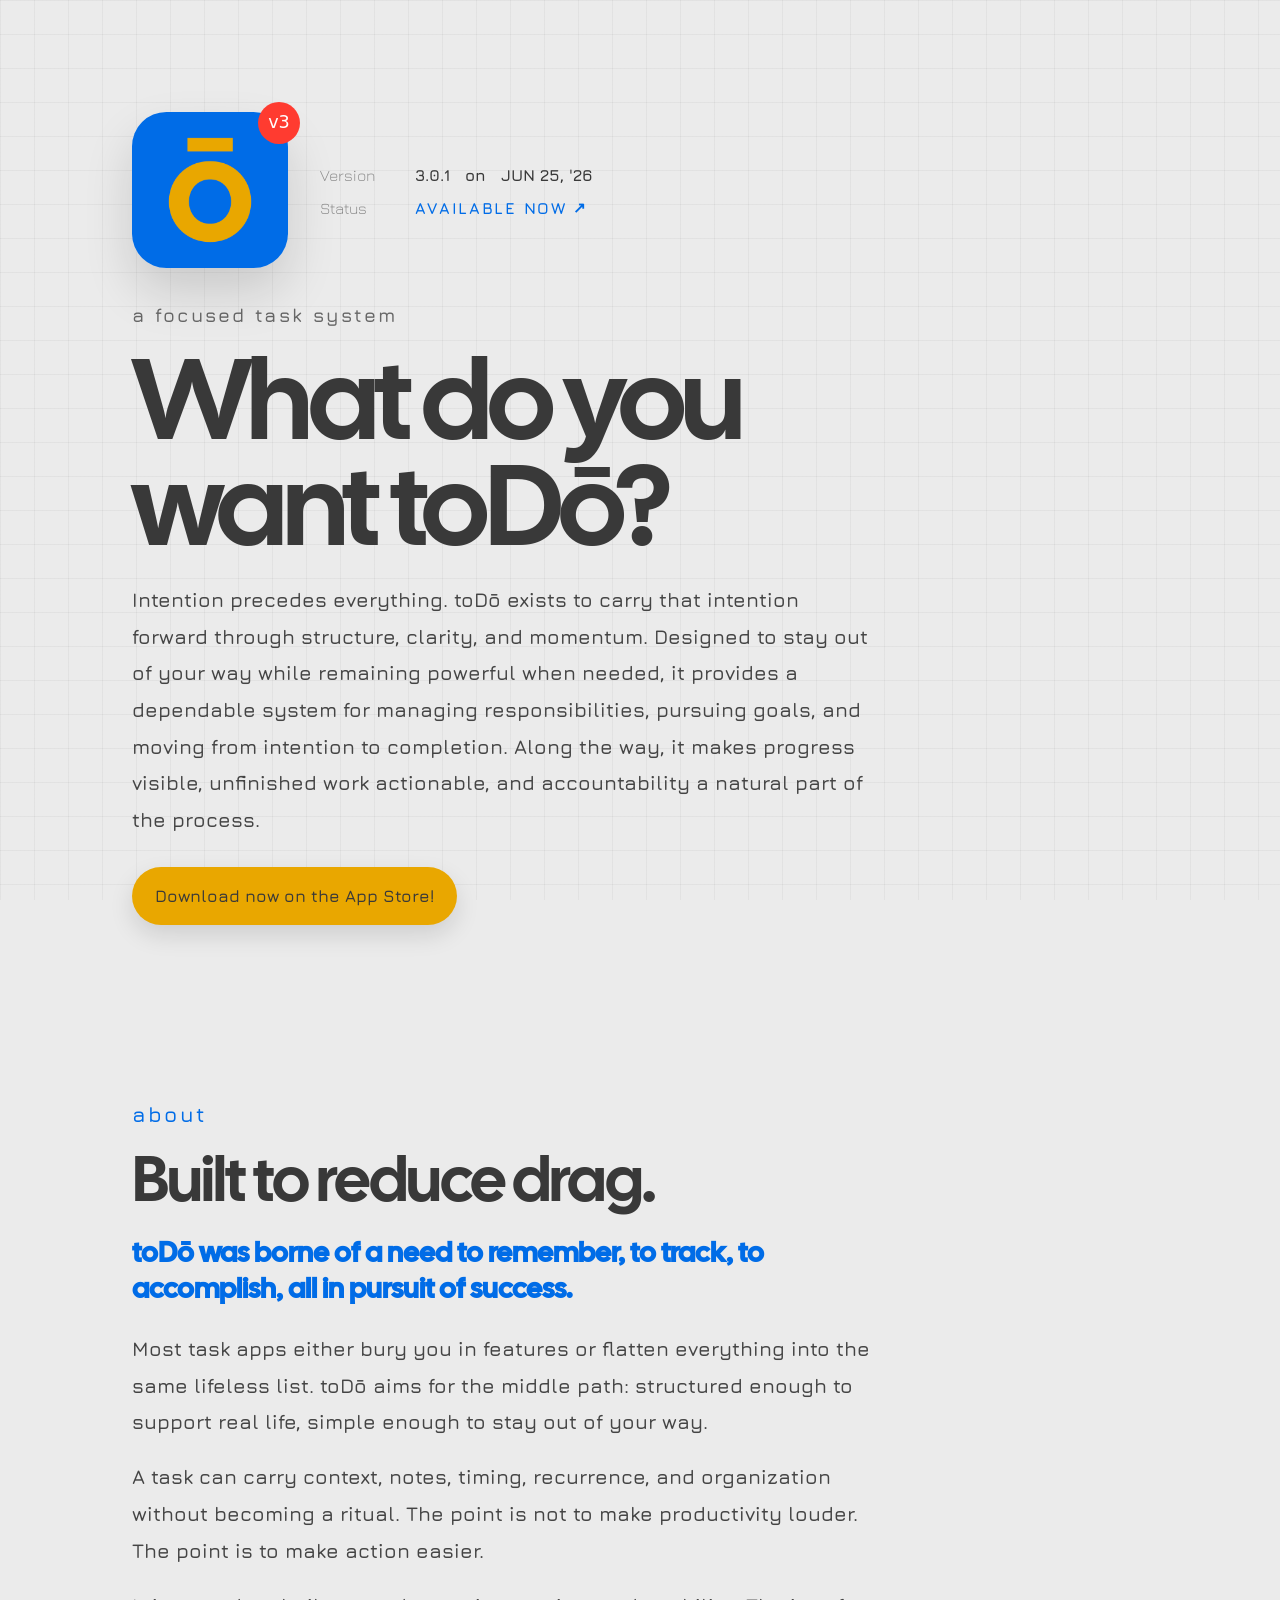
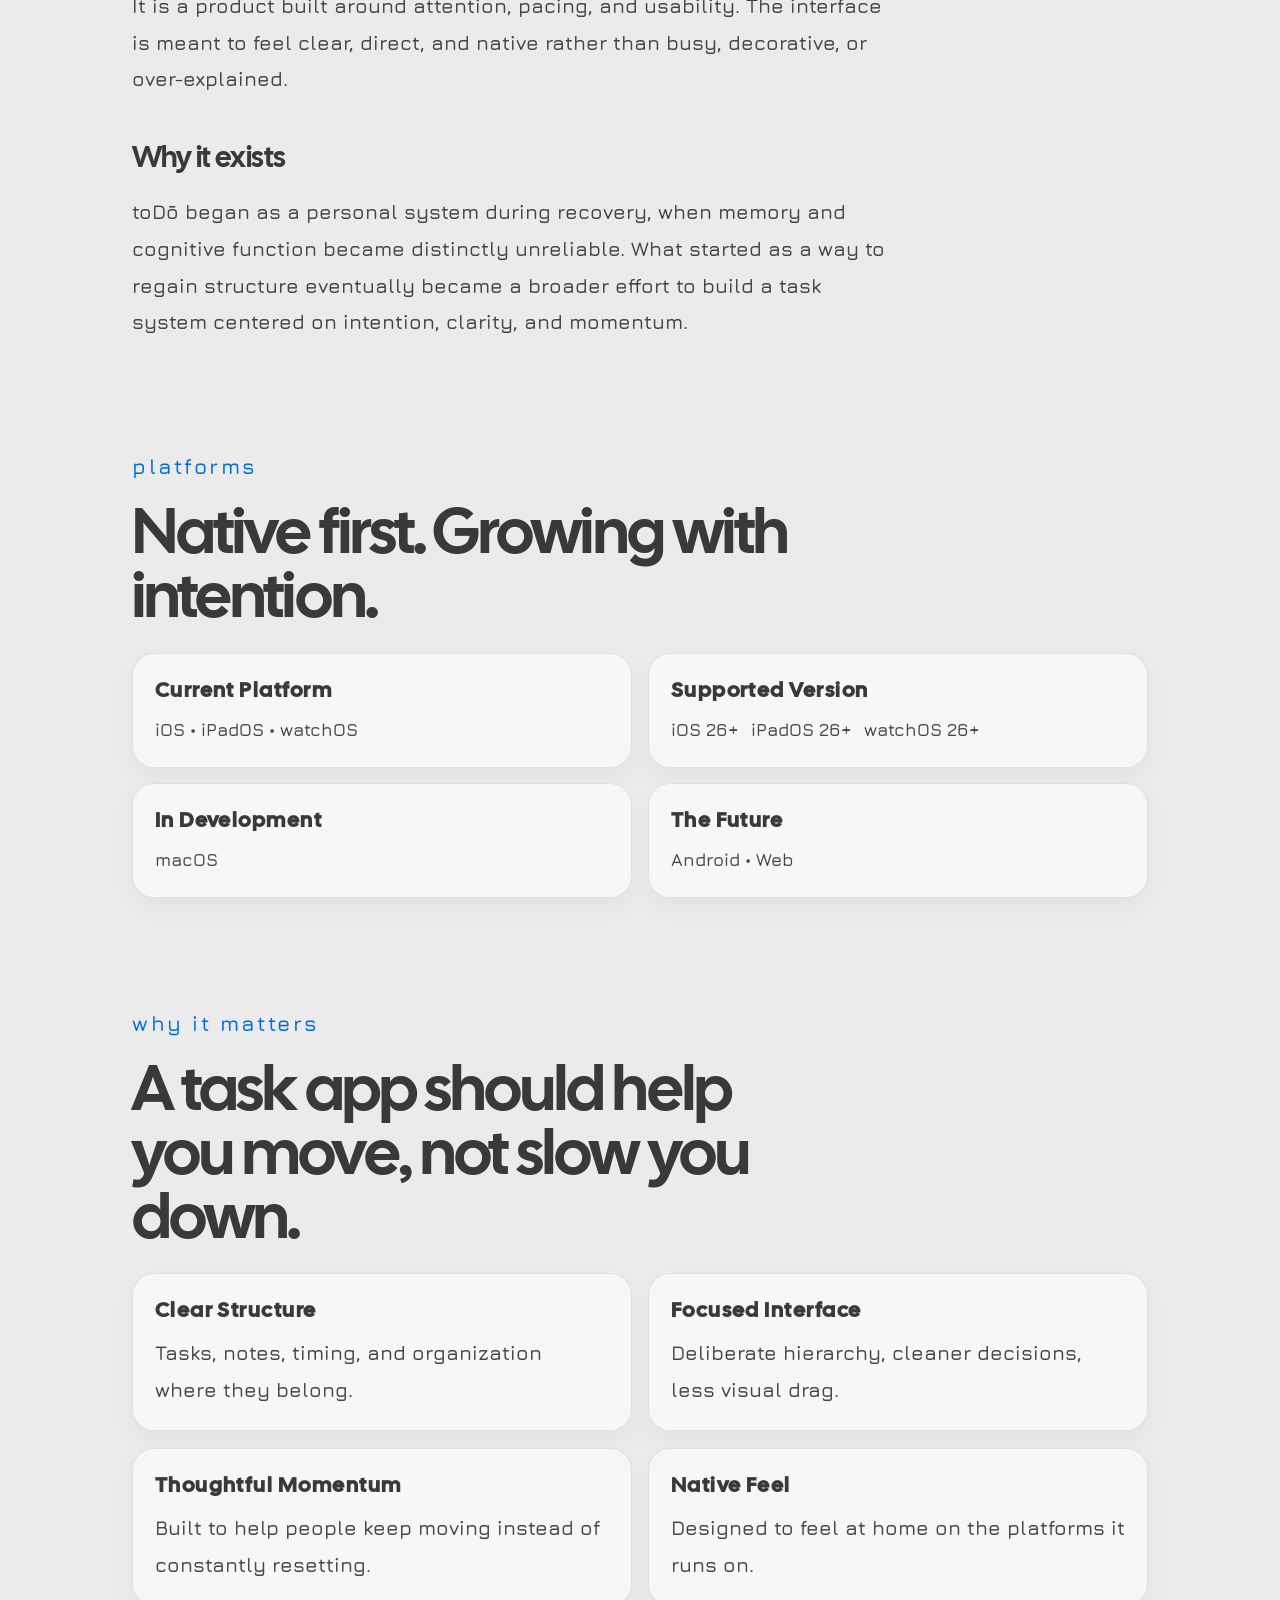
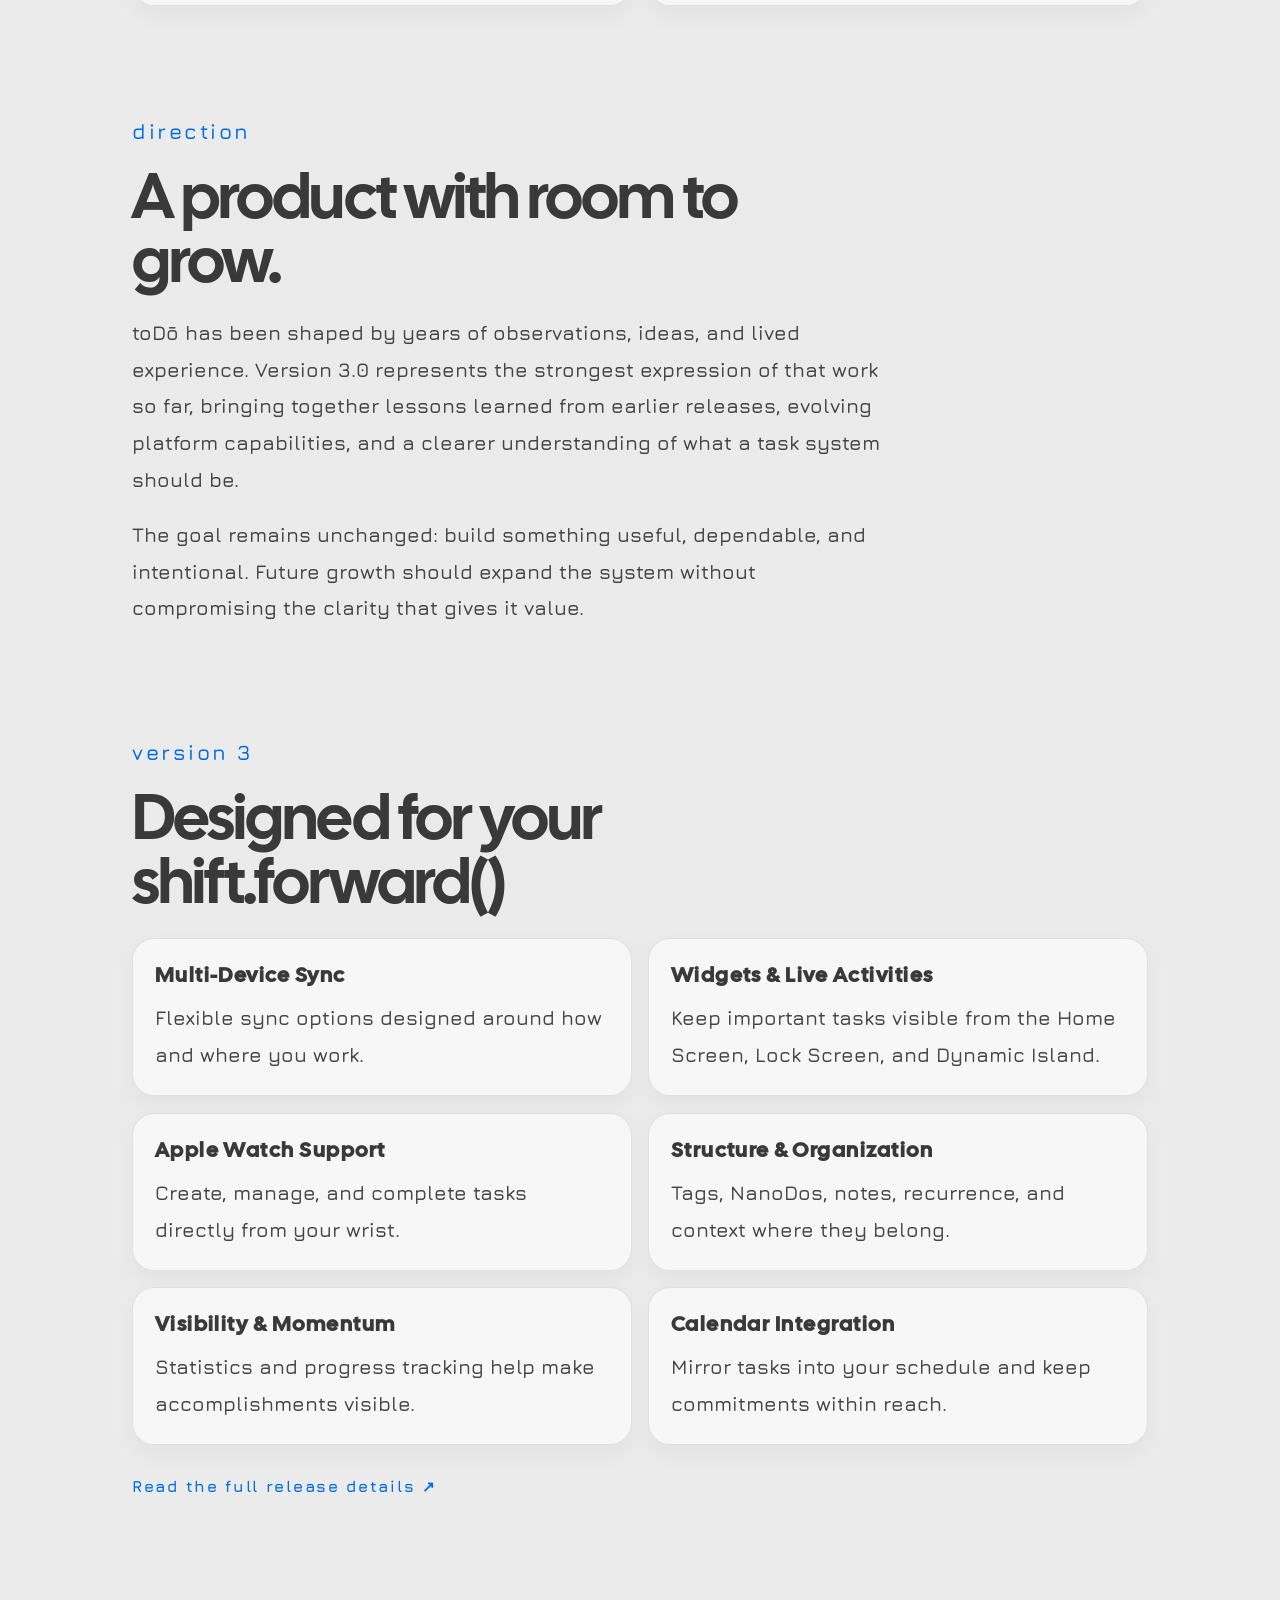
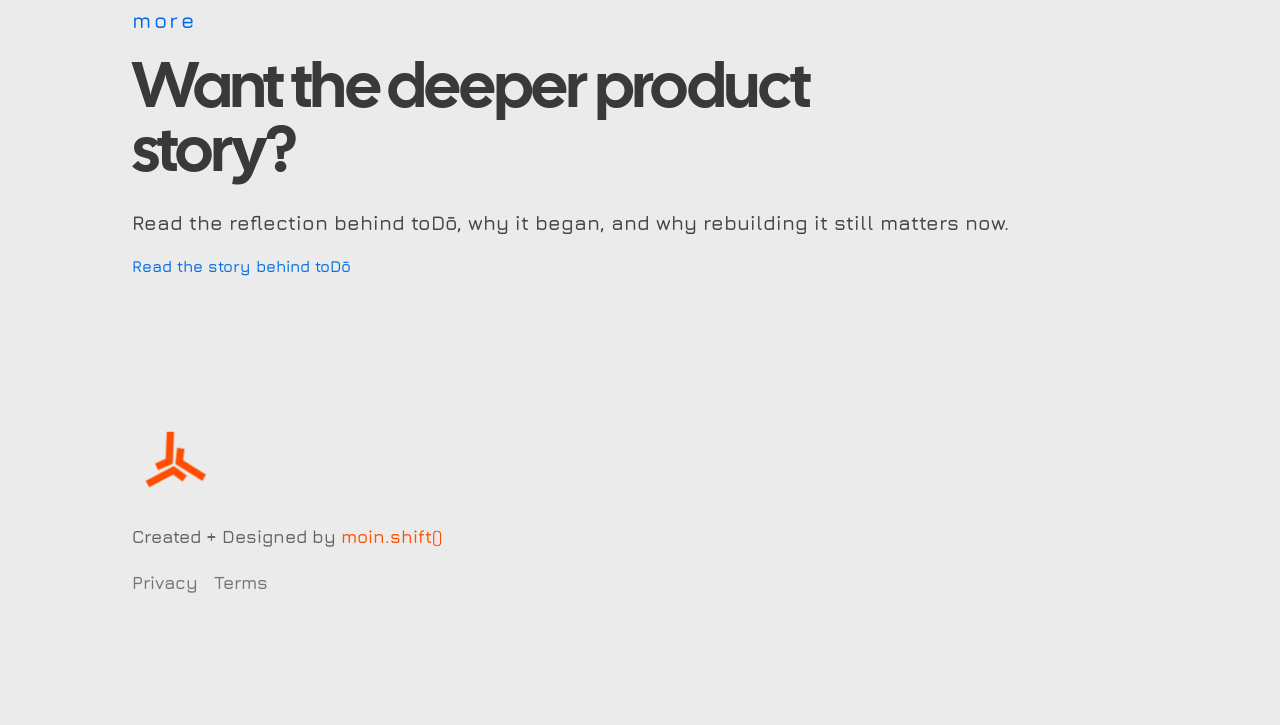
==== commit 22a40822: "Update site for toDō 3.0.1 Refresh release metadata and availability messaging for version 3.0.1.  -" ====
--- a/index.html
+++ b/index.html
@@ -43,15 +43,15 @@
 
         <div class="hero-status">
           <div class="hero-status-row">
-            <span class="hero-status-label">Release</span>
-            <span class="hero-status-value"><b>JUN 24</b>&nbsp; '26</span>
+            <span class="hero-status-label">Version</span>
+            <span class="hero-status-value"><b>3.0.1</b>&nbsp;&nbsp; on &nbsp;&nbsp;JUN 25, '26</span>
           </div>
 
           <div class="hero-status-row">
             <span class="hero-status-label">Status</span>
             <a href="https://apps.apple.com/us/app/tod%C5%8D/id6770143925" class="hero-status-link" target="_blank"
               rel="noopener noreferrer">
-              <span class="hero-status-link-text">PREORDER</span>
+              <span class="hero-status-link-text">AVAILABLE NOW</span>
               <span class="hero-status-arrow">↗</span>
             </a>
           </div>
@@ -69,7 +69,7 @@
       </p>
 
       <div class="hero-actions">
-        <a href="https://apps.apple.com/us/app/tod%C5%8D/id6770143925" class="primary-cta">Preorder now<!-- Download on the App Store --></a>
+        <a href="https://apps.apple.com/us/app/tod%C5%8D/id6770143925" class="primary-cta">Download now on the App Store!</a>
       </div>
     </section>
 
--- a/styles/style.css
+++ b/styles/style.css
@@ -106,7 +106,7 @@
   color: white;
   border-radius: 21px;
   font-family: system-ui, sans-serif;
-  font-size: 1.5rem;
+  font-size: 1.1rem;
   font-weight: 500;
   line-height: 1;
   white-space: nowrap;
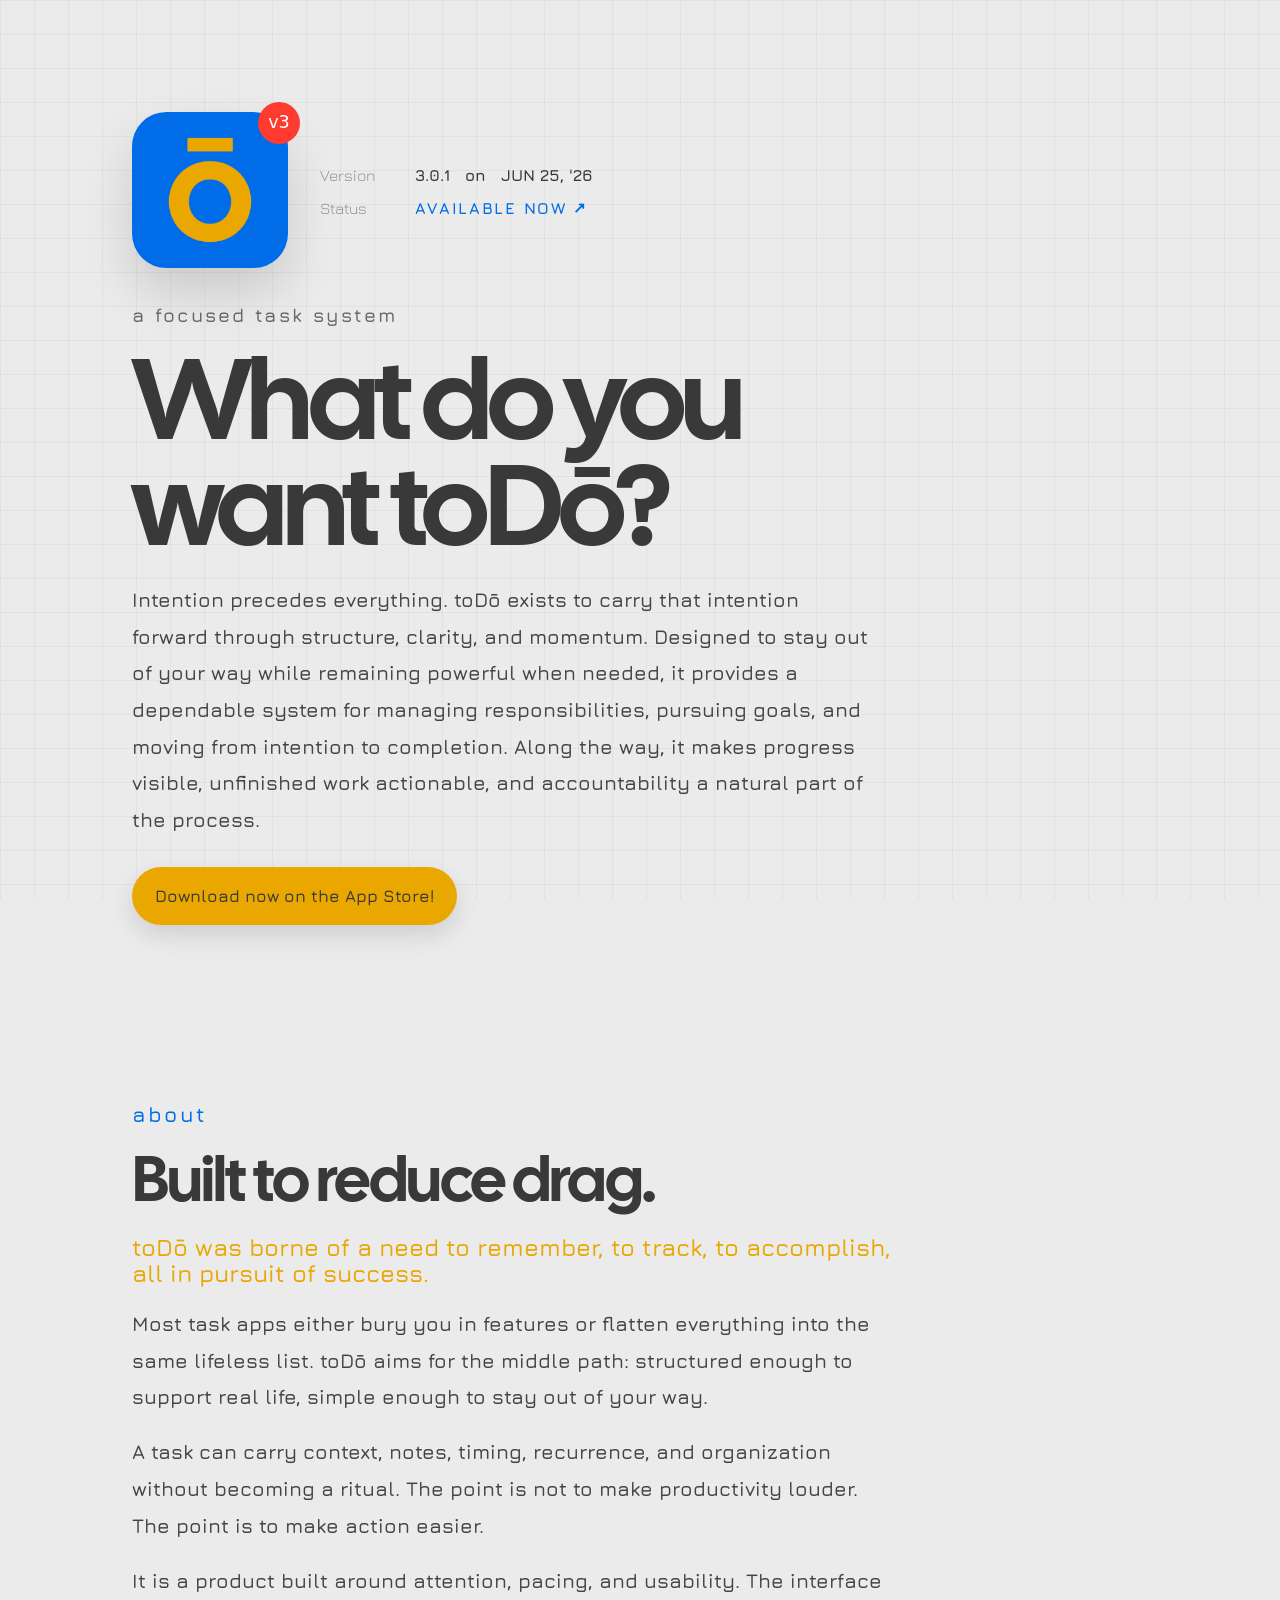
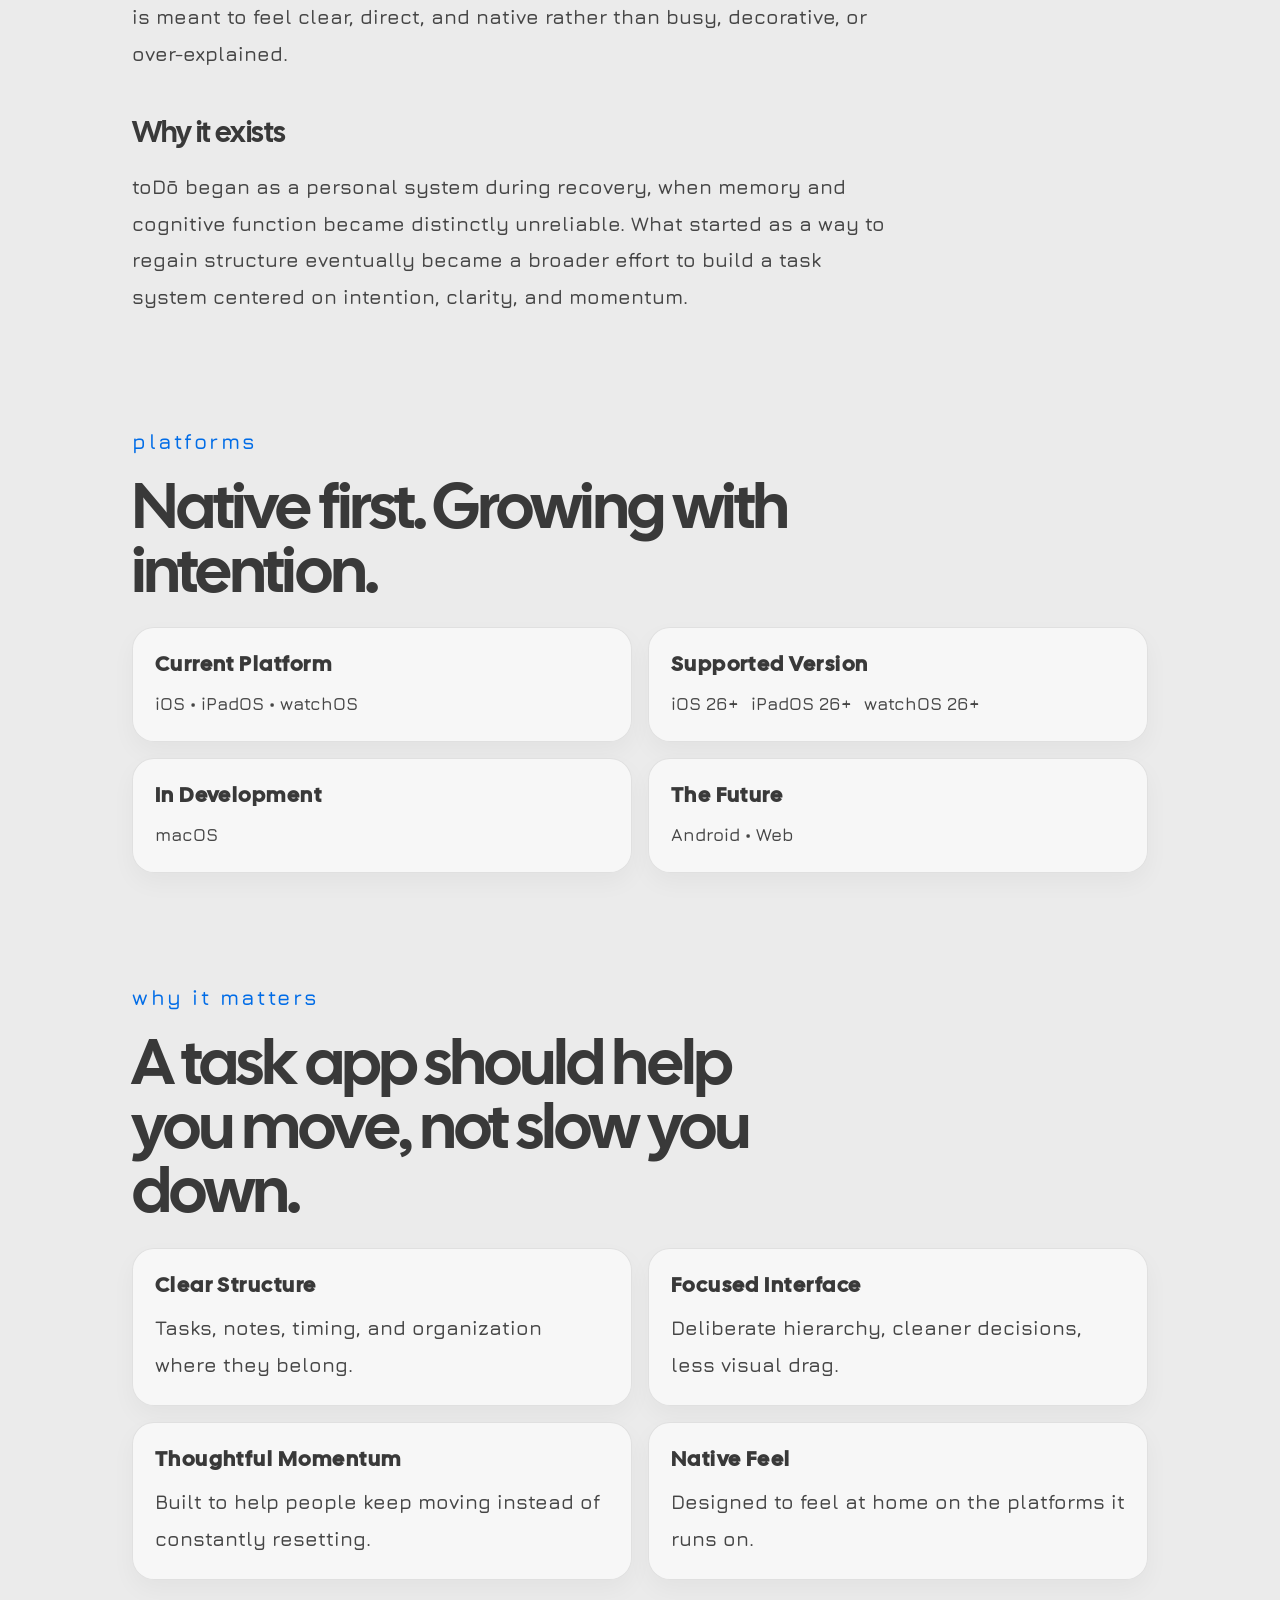
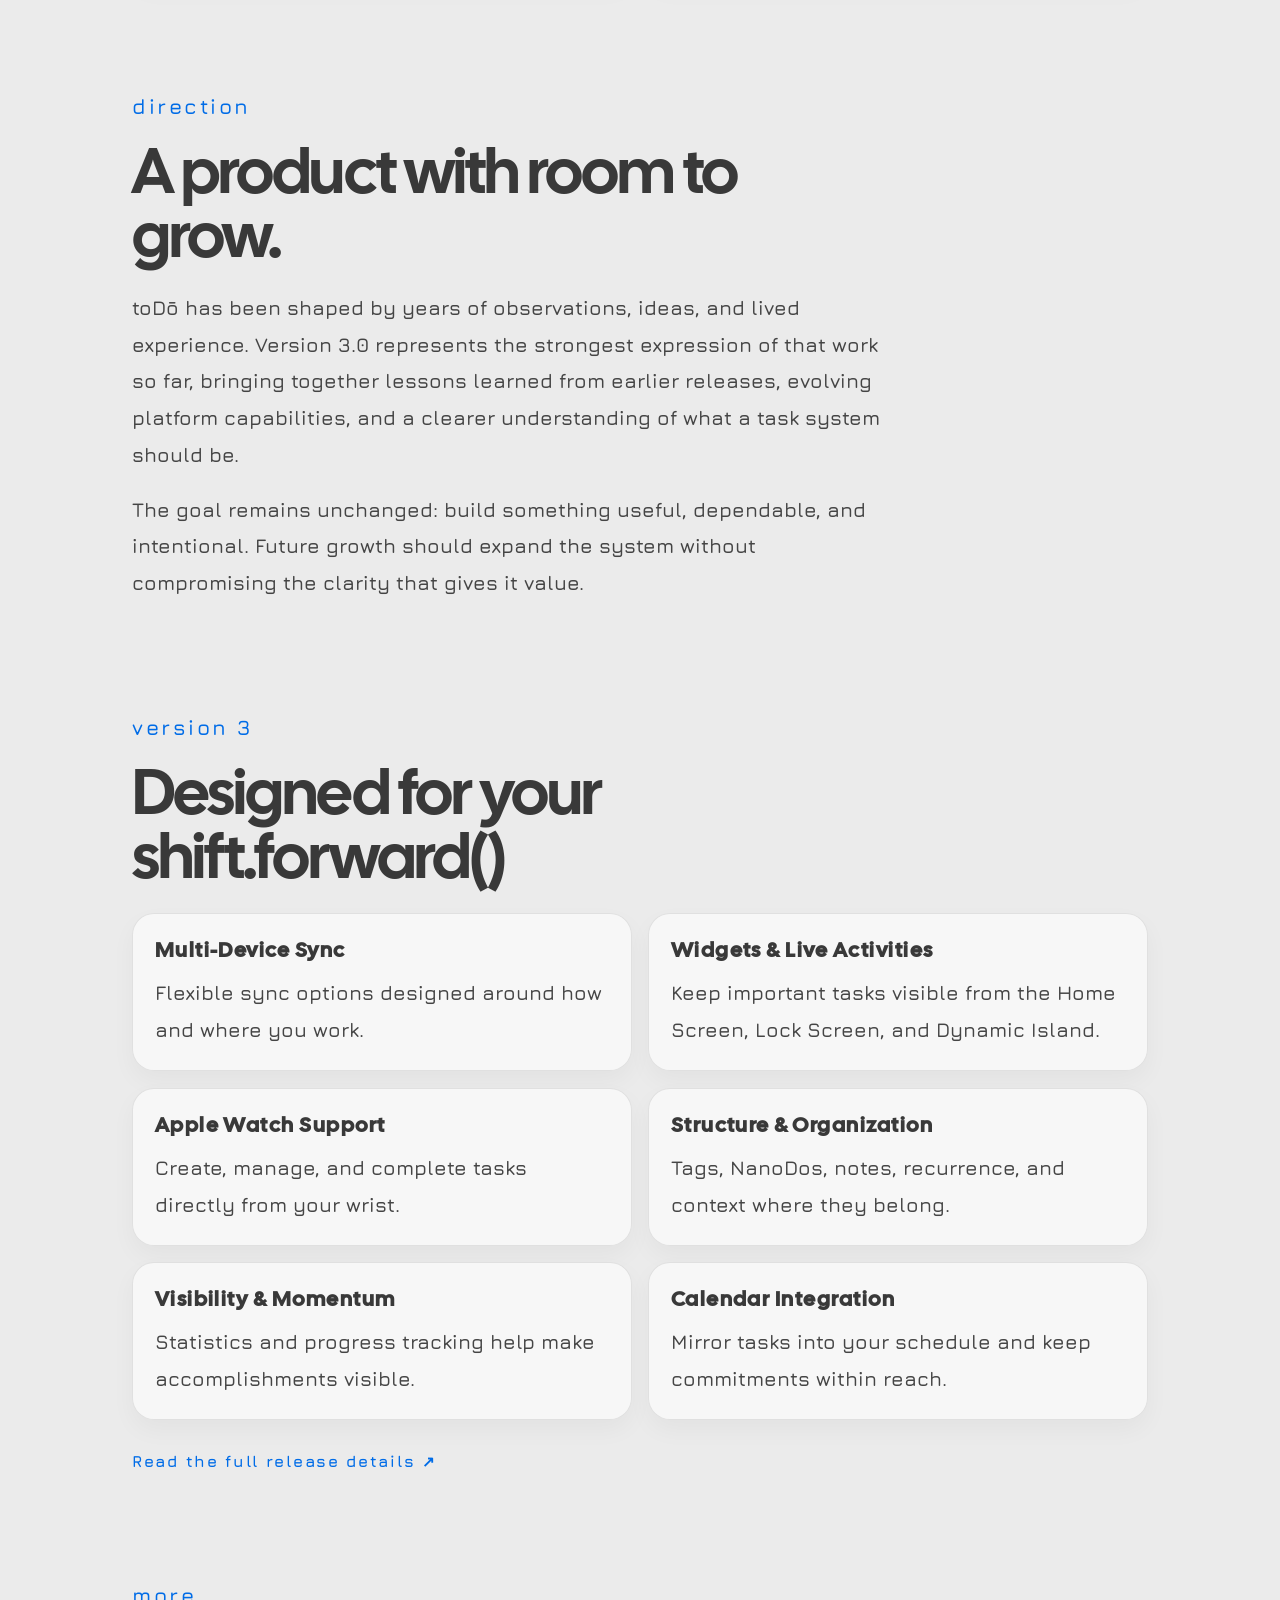
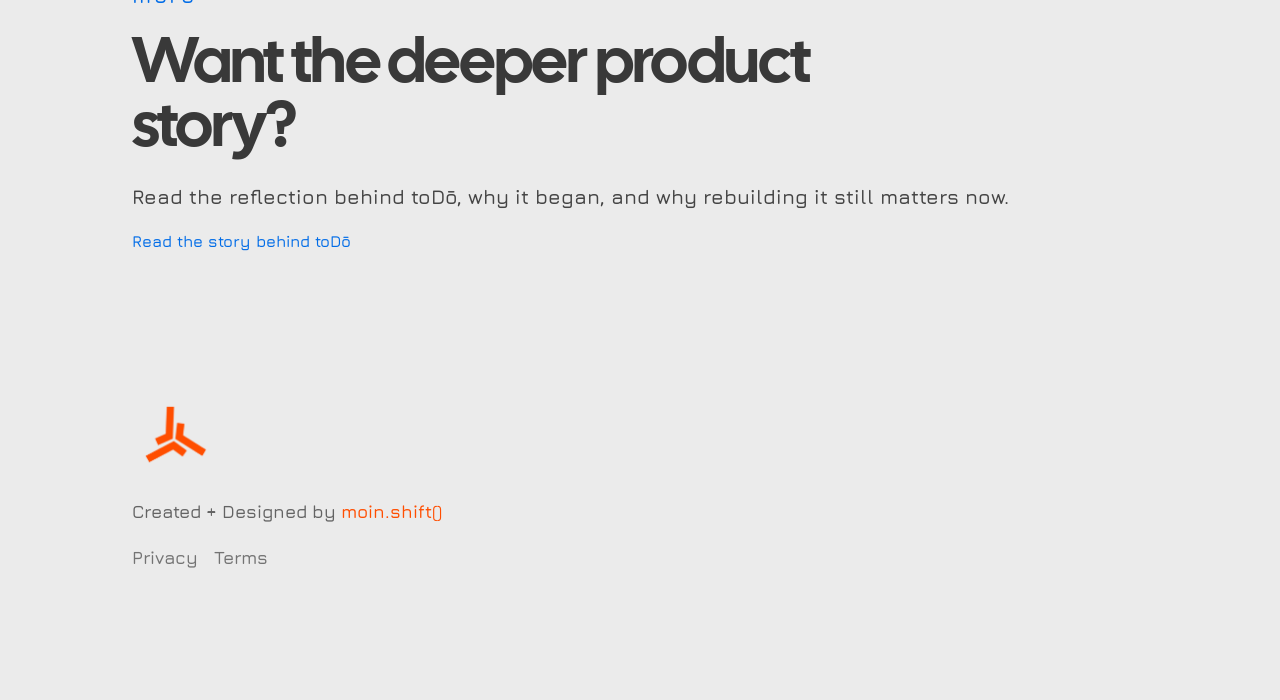
==== commit adbe0be4: "Content & style tweak/polish" ====
--- a/index.html
+++ b/index.html
@@ -15,7 +15,8 @@
   <title>toDō • Do, intentionally.</title>
   <meta name="description"
     content="toDō is a task management system built around intention, structure, clarity, and momentum. Available for iPhone, iPad, and Apple Watch.">
-
+  <meta name="apple-itunes-app" content="app-id=6770143925">
+  
   <link rel="stylesheet" href="styles/style.css" />
   <link rel="icon" href="assets/todo.png" />
   <link rel="icon" type="image/png" href="/favicon-96x96.png" sizes="96x96">
@@ -76,7 +77,8 @@
     <section id="about" class="content-section">
       <p class="section-kicker mono">about</p>
       <h2 class="section-title">Built to reduce drag.</h2>
-      <p class="section-purpose">
+      <!-- <p class="section-purpose"> -->
+      <p class="text-stack-plus">
         toDō was borne of a need to remember, to track, to accomplish, all in pursuit of success.
       </p>
       <div class="text-stack">
@@ -229,4 +231,4 @@
     </footer>
   </main>
 </body>
-</html>+</html>
--- a/styles/style.css
+++ b/styles/style.css
@@ -324,13 +324,25 @@
 
 .section-purpose {
   max-width: 48rem;
-  margin-bottom: 1.5rem;
-
-  font-family: "Cal Sans", sans-serif;
-  font-size: clamp(1.45rem, 2.2vw, 2rem);
-  line-height: 1.3;
+  margin-bottom: 1.2rem;
+
+  /* font-family: "Cal Sans", sans-serif;*/
+  /*font-size: clamp(1.4rem, 1.8vw, 1.6rem); /* 1.4rem, 1.3vw, 1.6rem */
+  line-height: 1.1;
 
   color: var(--todo-blue);
+}
+
+.text-stack-plus {
+  display: grid;
+  gap: 1.15rem;
+  max-width: 48rem;
+  margin-bottom: 1.2rem;
+
+  font-size: clamp(1.5rem, 1.4vw, 1.9rem);
+  line-height: 1.1;
+
+  color: var(--todo-yellow);
 }
 
 .subsection-title {
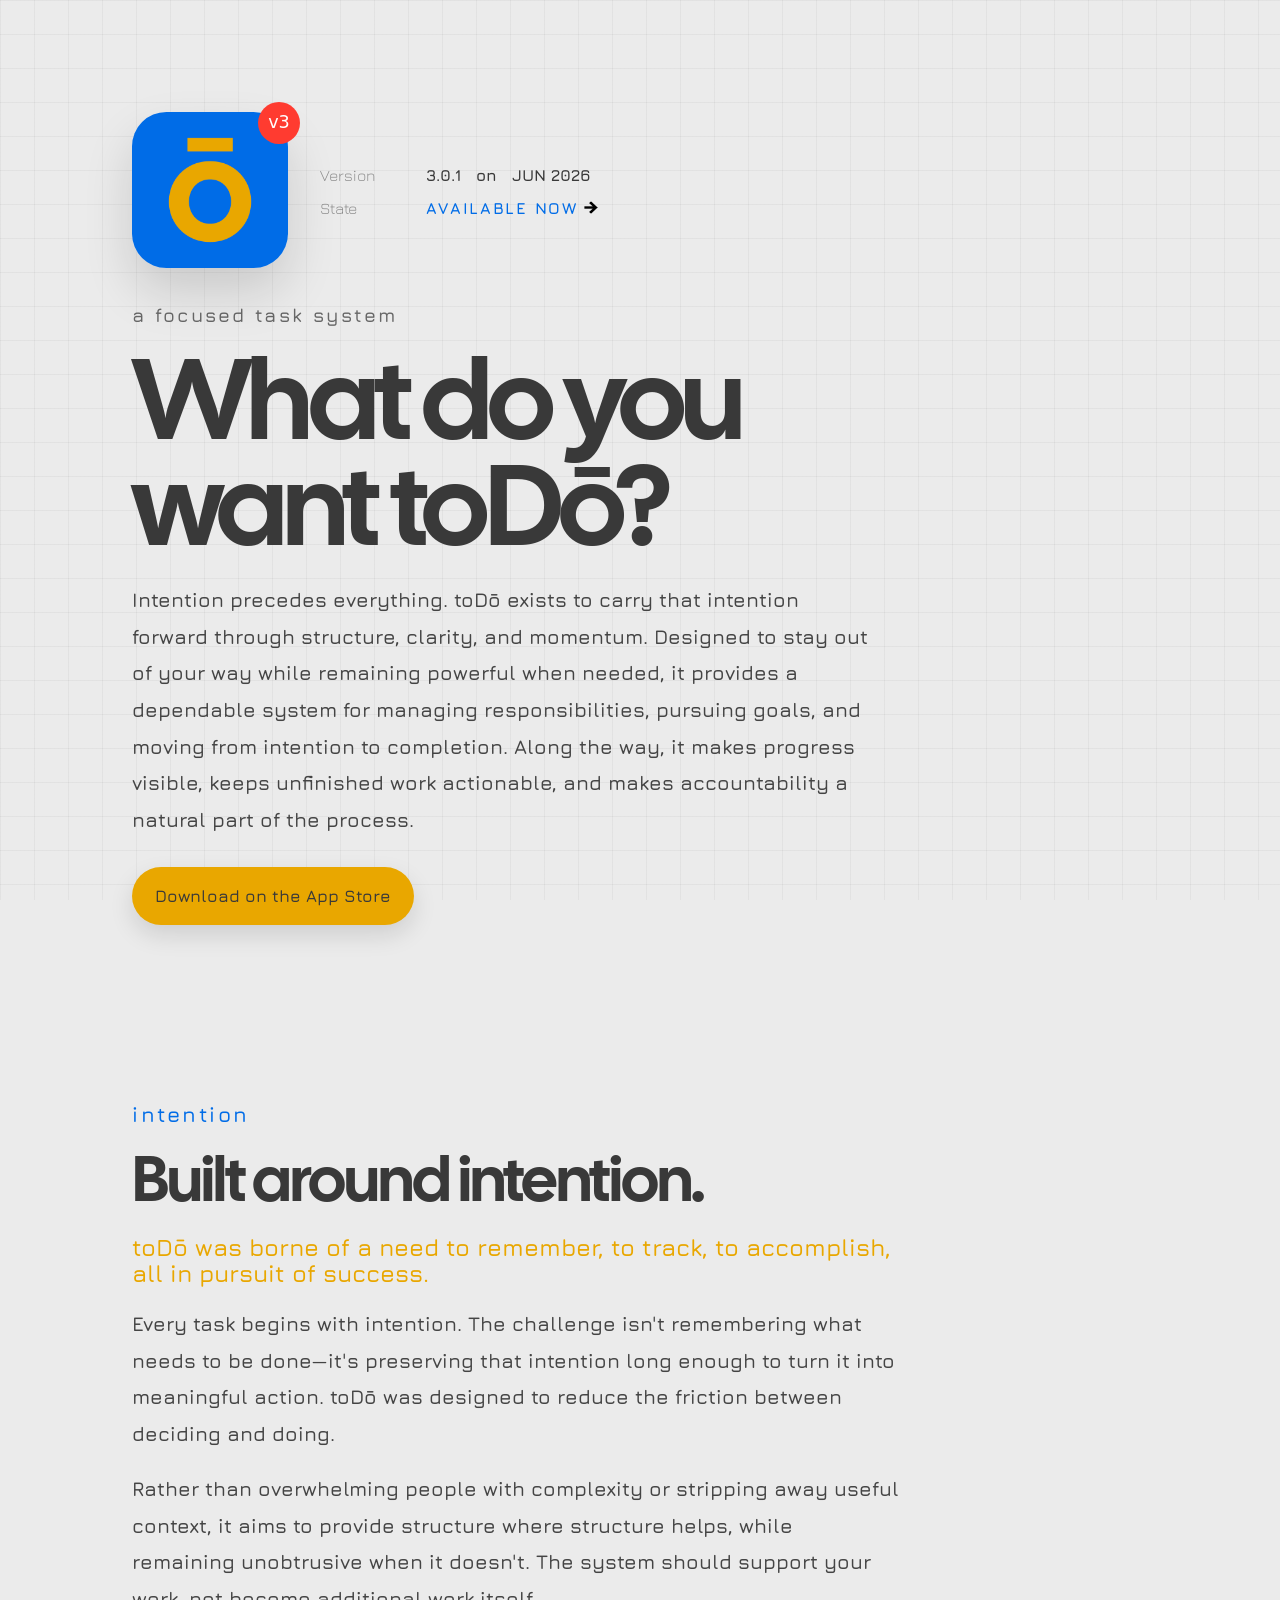
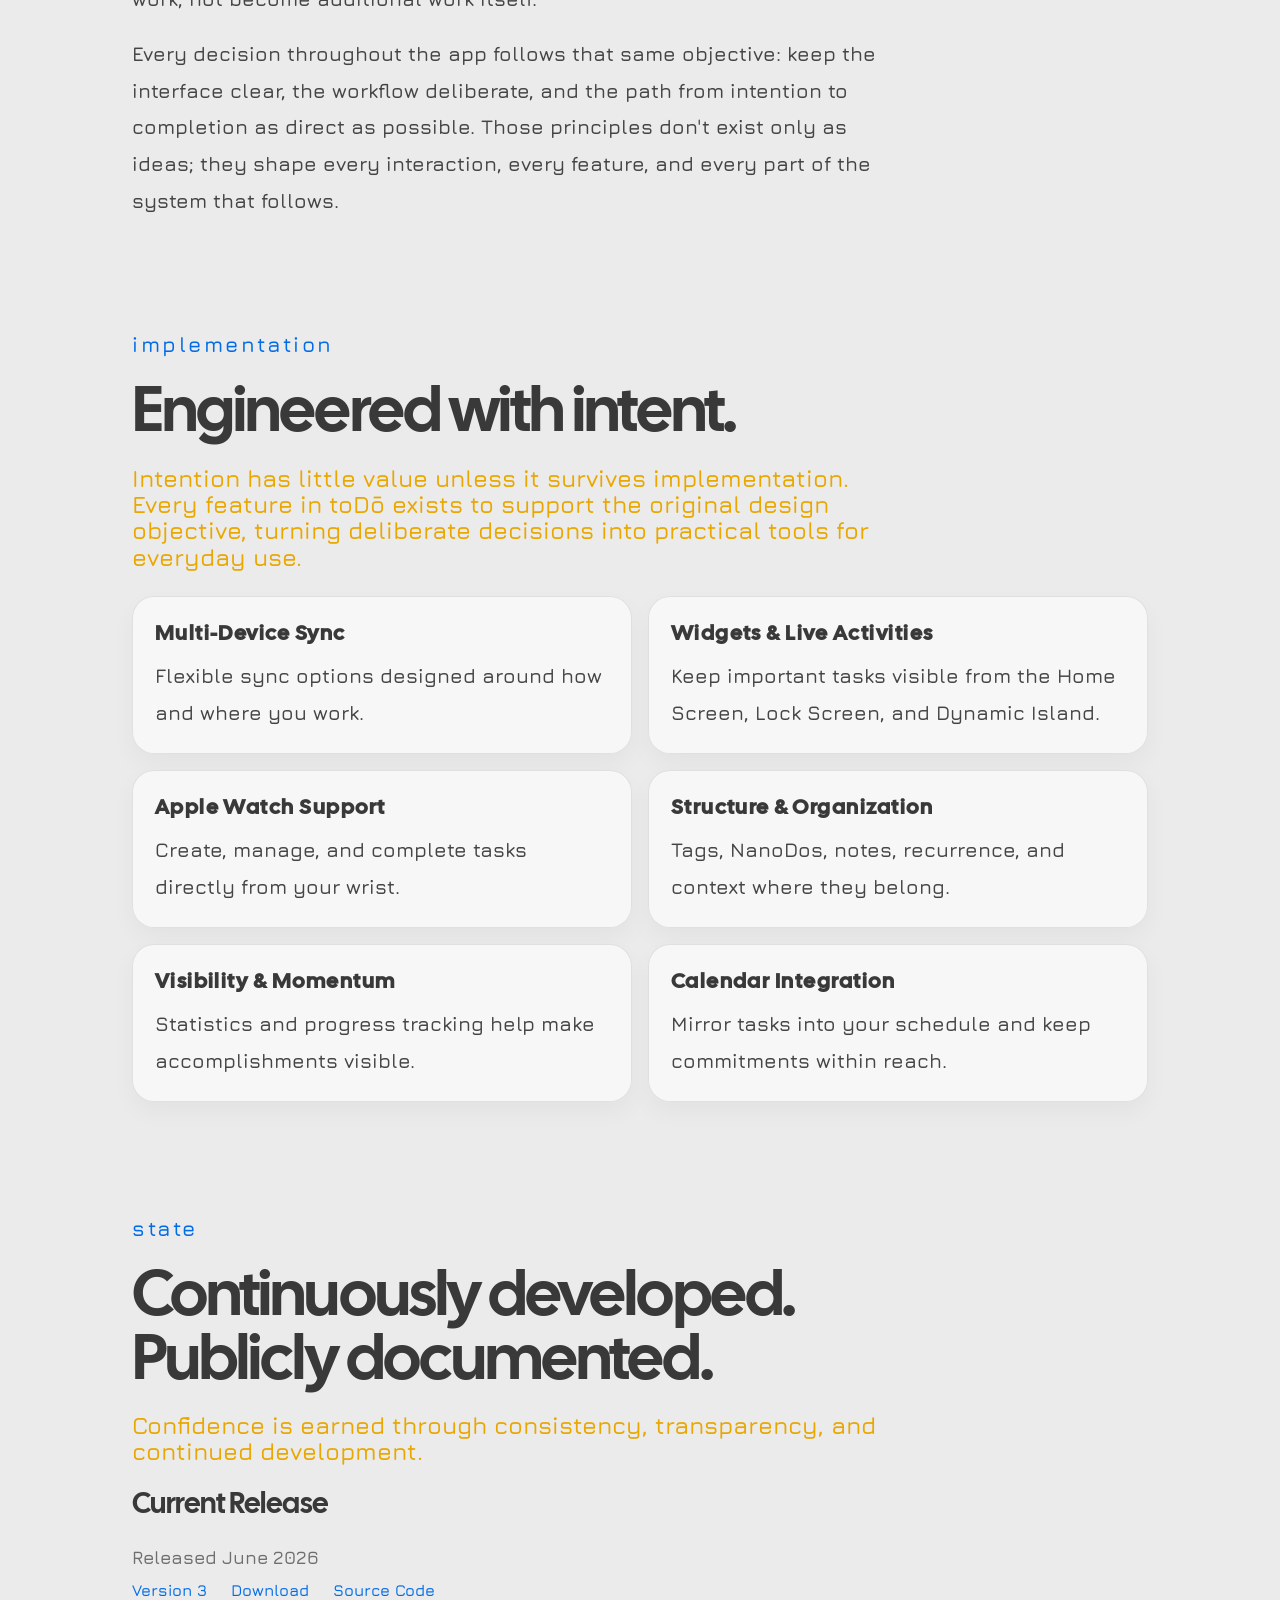
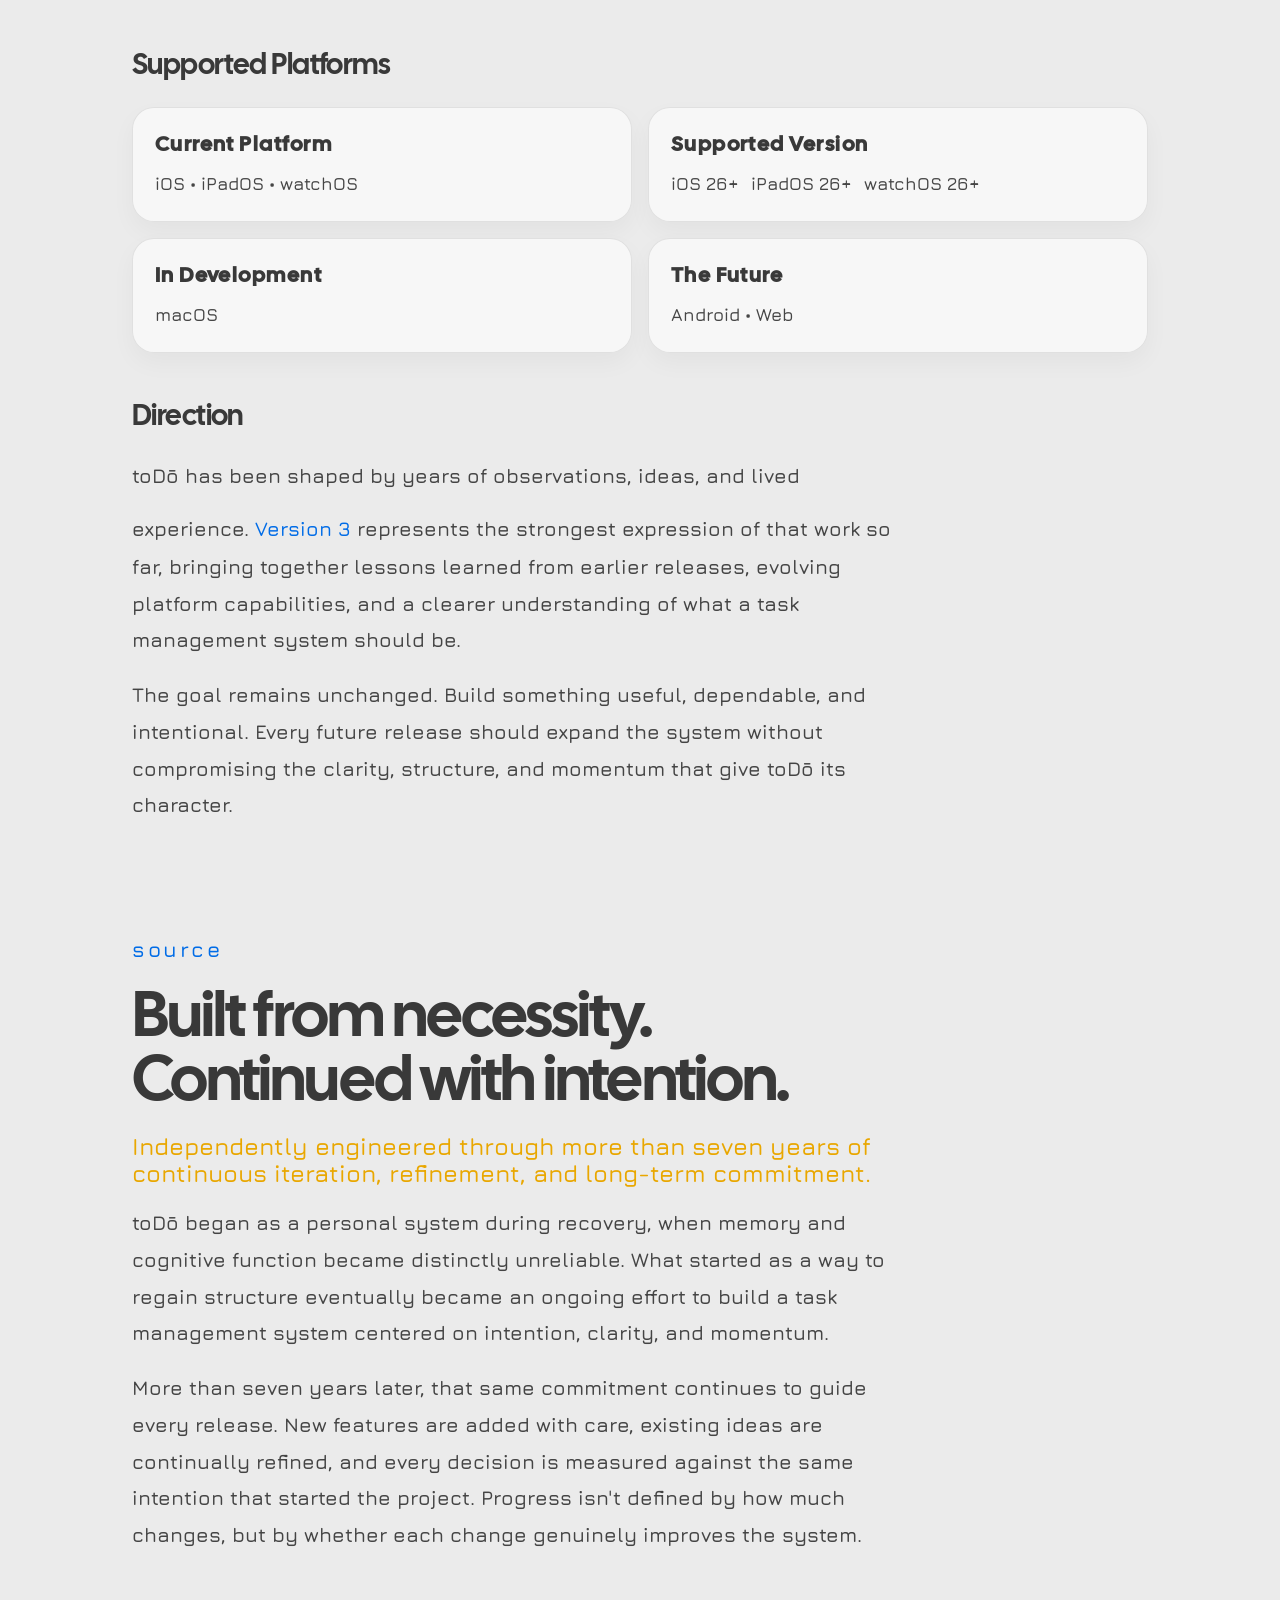
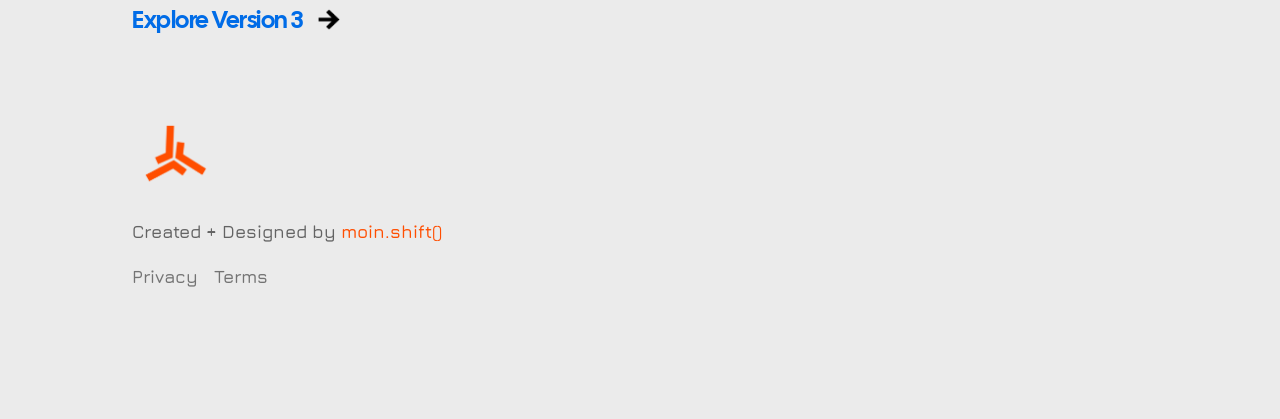
==== commit 7b682915: "Refine site architecture and launch presentation for Version 3 * Reorganized the site around a narra" ====
--- a/index.html
+++ b/index.html
@@ -15,20 +15,44 @@
   <title>toDō • Do, intentionally.</title>
   <meta name="description"
     content="toDō is a task management system built around intention, structure, clarity, and momentum. Available for iPhone, iPad, and Apple Watch.">
+  <link rel="canonical" href="https://yourtodo.today/">
   <meta name="apple-itunes-app" content="app-id=6770143925">
-  
+
   <link rel="stylesheet" href="styles/style.css" />
   <link rel="icon" href="assets/todo.png" />
   <link rel="icon" type="image/png" href="/favicon-96x96.png" sizes="96x96">
   <link rel="icon" type="image/svg+xml" href="/favicon.svg" />
   <link rel="shortcut icon" href="/favicon.ico" />
   <link rel="apple-touch-icon" sizes="180x180" href="/apple-touch-icon.png" />
+
   <meta name="apple-mobile-web-app-title" content="toDō" />
+  <meta name="apple-mobile-web-app-capable" content="yes">
+  <meta name="apple-mobile-web-app-status-bar-style" content="default">
+
   <link rel="manifest" href="/site.webmanifest" />
 
   <link rel="preconnect" href="https://fonts.googleapis.com" crossorigin="anonymous" />
   <link rel="preconnect" href="https://fonts.gstatic.com" crossorigin="anonymous" />
   <link href="https://fonts.googleapis.com/css2?family=Cal+Sans&family=Jura:wght@600&display=swap" rel="stylesheet">
+
+  <meta property="og:type" content="website">
+  <meta property="og:title" content="toDō • Do, intentionally.">
+  <meta property="og:description"
+    content="toDō is a task management system built around intention, structure, clarity, and momentum.">
+  <meta property="og:url" content="https://yourtodo.today/">
+  <meta property="og:site_name" content="toDō">
+  <meta property="og:image" content="https://yourtodo.today/assets/social-card.png">
+  <meta property="og:image:width" content="1200">
+  <meta property="og:image:height" content="630">
+  <meta property="og:image:alt" content="toDō Version 3 — What do you want toDō? Do, intentionally.">
+
+  <meta name="twitter:card" content="summary_large_image">
+  <meta name="twitter:title" content="toDō • Do, intentionally.">
+  <meta name="twitter:description"
+    content="A task management system built around intention, structure, clarity, and momentum.">
+  <meta name="twitter:image" content="https://yourtodo.today/assets/social-card.png">
+
+  <meta name="theme-color" content="#EBEBEB">
 </head>
 
 <body>
@@ -45,15 +69,17 @@
         <div class="hero-status">
           <div class="hero-status-row">
             <span class="hero-status-label">Version</span>
-            <span class="hero-status-value"><b>3.0.1</b>&nbsp;&nbsp; on &nbsp;&nbsp;JUN 25, '26</span>
+            <span class="hero-status-value">
+              <b>3.0.1</b>&nbsp;&nbsp; on &nbsp;&nbsp;JUN 2026
+            </span>
           </div>
 
           <div class="hero-status-row">
-            <span class="hero-status-label">Status</span>
+            <span class="hero-status-label">State</span>
             <a href="https://apps.apple.com/us/app/tod%C5%8D/id6770143925" class="hero-status-link" target="_blank"
               rel="noopener noreferrer">
               <span class="hero-status-link-text">AVAILABLE NOW</span>
-              <span class="hero-status-arrow">↗</span>
+              <img src="assets/right_arrow.png" alt="right arrow in black" aria-hidden="true" class="hero-status-arrow">
             </a>
           </div>
         </div>
@@ -66,48 +92,112 @@
         Intention precedes everything. toDō exists to carry that intention forward through structure, clarity, and
         momentum. Designed to stay out of your way while remaining powerful when needed, it provides a dependable system
         for managing responsibilities, pursuing goals, and moving from intention to completion. Along the way, it makes
-        progress visible, unfinished work actionable, and accountability a natural part of the process.
+        progress visible, keeps unfinished work actionable, and makes accountability a natural part of the process.
       </p>
 
       <div class="hero-actions">
-        <a href="https://apps.apple.com/us/app/tod%C5%8D/id6770143925" class="primary-cta">Download now on the App Store!</a>
-      </div>
-    </section>
-
-    <section id="about" class="content-section">
-      <p class="section-kicker mono">about</p>
-      <h2 class="section-title">Built to reduce drag.</h2>
-      <!-- <p class="section-purpose"> -->
+        <a href="https://apps.apple.com/us/app/tod%C5%8D/id6770143925" class="primary-cta">Download on the App Store</a>
+      </div>
+    </section>
+
+    <section id="intention" class="content-section">
+      <p class="section-kicker mono">intention</p>
+      <h2 class="section-title">Built around intention.</h2>
       <p class="text-stack-plus">
         toDō was borne of a need to remember, to track, to accomplish, all in pursuit of success.
       </p>
       <div class="text-stack">
         <p>
-          Most task apps either bury you in features or flatten everything into the same lifeless list. toDō aims for
-          the middle path: structured enough to support real life, simple enough to stay out of your way.
-        </p>
-        <p>
-          A task can carry context, notes, timing, recurrence, and organization without becoming a ritual. The point is
-          not to make productivity louder. The point is to make action easier.
-        </p>
-        <p>
-          It is a product built around attention, pacing, and usability. The interface is meant to feel clear, direct,
-          and native rather than busy, decorative, or over-explained.
-        </p>
-      </div>
-      <div class="text-stack about-origin">
-        <h3 class="subsection-title">Why it exists</h3>
-        <p>
-          toDō began as a personal system during recovery, when memory and cognitive function became distinctly
-          unreliable. What started as a way to regain structure eventually became a broader effort to build a task
-          system centered on intention, clarity, and momentum.
-        </p>
-      </div>
-    </section>
-
-    <section id="platforms" class="content-section">
-      <p class="section-kicker mono">platforms</p>
-      <h2 class="section-title">Native first. Growing with intention.</h2>
+          Every task begins with intention. The challenge isn't remembering what needs to be done—it's preserving that
+          intention long enough to turn it into meaningful action. toDō was designed to reduce the friction between
+          deciding and doing.
+        </p>
+
+        <p>
+          Rather than overwhelming people with complexity or stripping away useful context, it aims to provide structure
+          where structure helps, while remaining unobtrusive when it doesn't. The system should support your work, not
+          become additional work itself.
+        </p>
+
+        <p>
+          Every decision throughout the app follows that same objective: keep the interface clear, the workflow
+          deliberate, and the path from intention to completion as direct as possible. Those principles don't exist only
+          as ideas; they shape every interaction, every feature, and every part of the system that follows.
+        </p>
+      </div>
+    </section>
+
+    <section id="implementation" class="content-section">
+      <p class="section-kicker mono">implementation</p>
+
+      <h2 class="section-title">
+        Engineered with intent.
+      </h2>
+
+      <p class="text-stack-plus">
+        Intention has little value unless it survives implementation. Every feature in toDō exists to support the
+        original design objective, turning deliberate decisions into practical tools for everyday use.
+      </p>
+
+      <div class="feature-grid">
+        <article class="feature-card">
+          <h3>Multi-Device Sync</h3>
+          <p>Flexible sync options designed around how and where you work.</p>
+        </article>
+
+        <article class="feature-card">
+          <h3>Widgets & Live Activities</h3>
+          <p>Keep important tasks visible from the Home Screen, Lock Screen, and Dynamic Island.</p>
+        </article>
+
+        <article class="feature-card">
+          <h3>Apple Watch Support</h3>
+          <p>Create, manage, and complete tasks directly from your wrist.</p>
+        </article>
+
+        <article class="feature-card">
+          <h3>Structure & Organization</h3>
+          <p>Tags, NanoDos, notes, recurrence, and context where they belong.</p>
+        </article>
+
+        <article class="feature-card">
+          <h3>Visibility & Momentum</h3>
+          <p>Statistics and progress tracking help make accomplishments visible.</p>
+        </article>
+
+        <article class="feature-card">
+          <h3>Calendar Integration</h3>
+          <p>Mirror tasks into your schedule and keep commitments within reach.</p>
+        </article>
+      </div>
+    </section>
+
+    <section id="state" class="content-section">
+      <p class="section-kicker mono">state</p>
+
+      <h2 class="section-title">
+        Continuously developed. Publicly documented.
+      </h2>
+
+      <p class="text-stack-plus">
+        Confidence is earned through consistency, transparency, and continued development.
+      </p>
+
+      <h3 class="subsection-title">Current Release</h3>
+      <div class="release-meta">
+        <p class="release-date">Released June 2026</p>
+
+        <div class="release-links">
+          <a href="https://iamshift.substack.com/todo" class="text-link" target="_blank"
+            rel="noopener noreferrer">Version 3</a>
+          <a href="https://apps.apple.com/us/app/tod%C5%8D/id6770143925" class="text-link" target="_blank"
+            rel="noopener noreferrer">Download</a>
+          <a href="https://github.com/initMoin/toDo" class="text-link" target="_blank" rel="noopener noreferrer">Source
+            Code</a>
+        </div>
+      </div>
+
+      <h3 class="subsection-title">Supported Platforms</h3>
       <div class="platform-grid">
         <article class="platform-card">
           <h3>Current Platform</h3>
@@ -130,93 +220,50 @@
           <p>Android • Web</p>
         </article>
       </div>
-    </section>
-
-    <section id="why" class="content-section">
-      <p class="section-kicker mono">why it matters</p>
-      <h2 class="section-title">A task app should help you move, not slow you down.</h2>
-      <div class="feature-grid">
-        <article class="feature-card">
-          <h3>Clear Structure</h3>
-          <p>Tasks, notes, timing, and organization where they belong.</p>
-        </article>
-        <article class="feature-card">
-          <h3>Focused Interface</h3>
-          <p>Deliberate hierarchy, cleaner decisions, less visual drag.</p>
-        </article>
-        <article class="feature-card">
-          <h3>Thoughtful Momentum</h3>
-          <p>Built to help people keep moving instead of constantly resetting.</p>
-        </article>
-        <article class="feature-card">
-          <h3>Native Feel</h3>
-          <p>Designed to feel at home on the platforms it runs on.</p>
-        </article>
-      </div>
-    </section>
-
-    <section id="direction" class="content-section">
-      <p class="section-kicker mono">direction</p>
-      <h2 class="section-title">A product with room to grow.</h2>
+
+      <h3 class="subsection-title">Direction</h3>
       <div class="text-stack">
         <p>
-          toDō has been shaped by years of observations, ideas, and lived experience. Version 3.0 represents the
-          strongest expression of that work so far, bringing together lessons learned from earlier releases, evolving
-          platform capabilities, and a clearer understanding of what a task system should be.
-        </p>
-        <p>
-          The goal remains unchanged: build something useful, dependable, and intentional. Future growth should expand
-          the system without compromising the clarity that gives it value.
-        </p>
-      </div>
-    </section>
-
-    <section id="version3" class="content-section">
-      <p class="section-kicker mono">version 3</p>
-      <h2 class="section-title">Designed for your shift.forward()</h2>
-      <div class="feature-grid">
-        <article class="feature-card">
-          <h3>Multi-Device Sync</h3>
-          <p>Flexible sync options designed around how and where you work.</p>
-        </article>
-        <article class="feature-card">
-          <h3>Widgets & Live Activities</h3>
-          <p>Keep important tasks visible from the Home Screen, Lock Screen, and Dynamic Island.</p>
-        </article>
-        <article class="feature-card">
-          <h3>Apple Watch Support</h3>
-          <p>Create, manage, and complete tasks directly from your wrist.</p>
-        </article>
-        <article class="feature-card">
-          <h3>Structure & Organization</h3>
-          <p>Tags, NanoDos, notes, recurrence, and context where they belong.</p>
-        </article>
-        <article class="feature-card">
-          <h3>Visibility & Momentum</h3>
-          <p>Statistics and progress tracking help make accomplishments visible.</p>
-        </article>
-        <article class="feature-card">
-          <h3>Calendar Integration</h3>
-          <p>Mirror tasks into your schedule and keep commitments within reach.</p>
-        </article>
-      </div>
-      <a href="https://iamshift.substack.com/" class="hero-status-link version3-link" target="_blank" rel="noopener noreferrer">
-        <span class="hero-status-link-text">Read the full release details</span>
-        <span class="hero-status-arrow">↗</span>
-      </a>
-    </section>
-
-    <section id="more" class="content-section final-section">
-      <p class="section-kicker mono">more</p>
-      <h2 class="section-title">Want the deeper product story?</h2>
-      <p class="section-copy">
-        Read the reflection behind toDō, why it began, and why rebuilding it still matters now.
-      </p>
-      <a href="https://iamshift.substack.com/todo-when-nothing-else-existed" class="text-link">
-        Read the story behind toDō
-      </a>
-    </section>
-    
+          toDō has been shaped by years of observations, ideas, and lived experience. <a
+            href="https://iamshift.substack.com/todo" class="text-link" target="_blank"
+            rel="noopener noreferrer">Version&nbsp;3</a> represents the strongest expression of that work so far,
+          bringing together lessons learned from earlier releases, evolving platform capabilities, and a clearer
+          understanding of what a task management system should be.
+        </p>
+        <p>
+          The goal remains unchanged. Build something useful, dependable, and intentional. Every future release should
+          expand the system without compromising the clarity, structure, and momentum that give toDō its character.
+        </p>
+      </div>
+    </section>
+
+    <section id="origin" class="content-section">
+      <p class="section-kicker mono">source</p>
+      <h2 class="section-title">Built from necessity. Continued with intention.</h2>
+      <p class="text-stack-plus">
+        Independently engineered through more than seven years of continuous iteration, refinement, and long-term
+        commitment.
+      </p>
+      <div class="text-stack">
+        <p>
+          toDō began as a personal system during recovery, when memory and cognitive function became distinctly
+          unreliable. What started as a way to regain structure eventually became an ongoing effort to build a task
+          management system centered on intention, clarity, and momentum.
+        </p>
+
+        <p>
+          More than seven years later, that same commitment continues to guide every release. New features are added
+          with care, existing ideas are continually refined, and every decision is measured against the same intention
+          that started the project. Progress isn't defined by how much changes, but by whether each change genuinely
+          improves the system.
+        </p>
+        <a href="https://iamshift.substack.com/todo" class="chapter-cta" target="_blank" rel="noopener noreferrer">
+          Explore Version 3
+          <img src="assets/right_arrow.png" alt="right arrow in black" aria-hidden="true" class="chapter-cta-arrow">
+        </a>
+      </div>
+    </section>
+
     <footer id="footer" class="site-footer" aria-label="Site footer">
       <a href="https://iamshift.dev" class="site-footer-mark" aria-label="Visit iamshift.dev" rel="noopener noreferrer">
         <img src="assets/logo-orange.png" alt="shift brand mark" class="footer-logo">
@@ -231,4 +278,5 @@
     </footer>
   </main>
 </body>
-</html>
+
+</html>
--- a/styles/style.css
+++ b/styles/style.css
@@ -142,7 +142,7 @@
 
 .hero-status-row {
   display: grid;
-  grid-template-columns: 7ch auto;
+  grid-template-columns: 8ch auto;
   gap: 1.1rem;
   align-items: center;
 }
@@ -195,15 +195,28 @@
 }
 
 .hero-status-arrow {
-  display: inline-block;
-  font-size: 0.92em;
-
-  transition: transform 0.22s ease;
+    height: 0.82em;
+    width: auto;
+    flex-shrink: 0;
+    display: block;
+
+    transition:
+        transform .22s ease,
+        filter .22s ease;
 }
 
 .hero-status-link:hover .hero-status-arrow,
 .hero-status-link:focus-visible .hero-status-arrow {
-  transform: translate(1px, -1px);
+    transform: translateX(5px);
+
+    filter: brightness(0)
+            saturate(100%)
+            invert(27%)
+            sepia(95%)
+            saturate(3908%)
+            hue-rotate(206deg)
+            brightness(94%)
+            contrast(101%);
 }
 
 .hero-status-row:last-child .hero-status-value {
@@ -252,6 +265,7 @@
   margin-bottom: 1.25rem;
 }
 
+/* Section kickers transition from product terminology to creator branding near the end of the page. */
 .section-kicker {
   font-size: 1.33rem;
   color: var(--todo-blue);
@@ -322,17 +336,6 @@
   color: var(--todo-dark);
 }
 
-.section-purpose {
-  max-width: 48rem;
-  margin-bottom: 1.2rem;
-
-  /* font-family: "Cal Sans", sans-serif;*/
-  /*font-size: clamp(1.4rem, 1.8vw, 1.6rem); /* 1.4rem, 1.3vw, 1.6rem */
-  line-height: 1.1;
-
-  color: var(--todo-blue);
-}
-
 .text-stack-plus {
   display: grid;
   gap: 1.15rem;
@@ -353,18 +356,86 @@
   color: var(--todo-dark);
 }
 
-.about-origin {
-  margin-top: 2.5rem;
-}
-
-.version3-link {
-  margin-top: 2rem;
+#state .subsection-title:not(:first-of-type) {
+  margin-top: 2.75rem;
+}
+
+#state .release-meta,
+#state .platform-grid,
+#state .text-stack {
+  margin-top: 1.5rem;
+}
+
+.release-meta {
+  margin-bottom: 2.25rem;
+}
+
+.release-date {
+  margin-bottom: 0.85rem;
+  color: rgba(57,57,57,0.70);
+  font-size: 1.15rem;
+}
+
+.release-links {
+  display: flex;
+  flex-wrap: wrap;
+  gap: 1.5rem;
+}
+
+.release-links .text-link {
+  margin-top: 0;
 }
 
 .text-stack {
   display: grid;
   gap: 1.15rem;
   max-width: 48rem;
+}
+
+.chapter-cta {
+  display: inline-flex;
+  align-items: center;
+  gap: 0.9rem;
+
+  margin-top: 2rem;
+
+  font-family: "Cal Sans", sans-serif;
+  font-size: clamp(1.5rem, 1.8vw, 1.8rem);
+  font-weight: 400;
+  letter-spacing: -0.02em;
+
+  color: var(--todo-blue);
+  text-decoration: none;
+
+  transition: color 0.2s ease;
+}
+
+.chapter-cta-arrow {
+    height: 0.9em;
+    width: auto;
+    flex-shrink: 0;
+    display: block;
+
+    transition:
+        transform 0.2s ease,
+        filter 0.2s ease;
+}
+
+.chapter-cta:hover {
+  color: var(--todo-dark);
+}
+
+.chapter-cta:hover .chapter-cta-arrow {
+    transform: translateX(6.9px);
+
+    filter: brightness(0)
+            saturate(100%)
+            invert(27%)
+            sepia(95%)
+            saturate(3908%)
+            hue-rotate(206deg)
+            brightness(94%)
+            contrast(101%);
 }
 
 .platform-grid,
@@ -505,10 +576,6 @@
   transform-origin: right center;
 }
 
-.final-section {
-  padding-bottom: 4rem;
-}
-
 .site-footer {
   display: flex;
   flex-direction: column;
